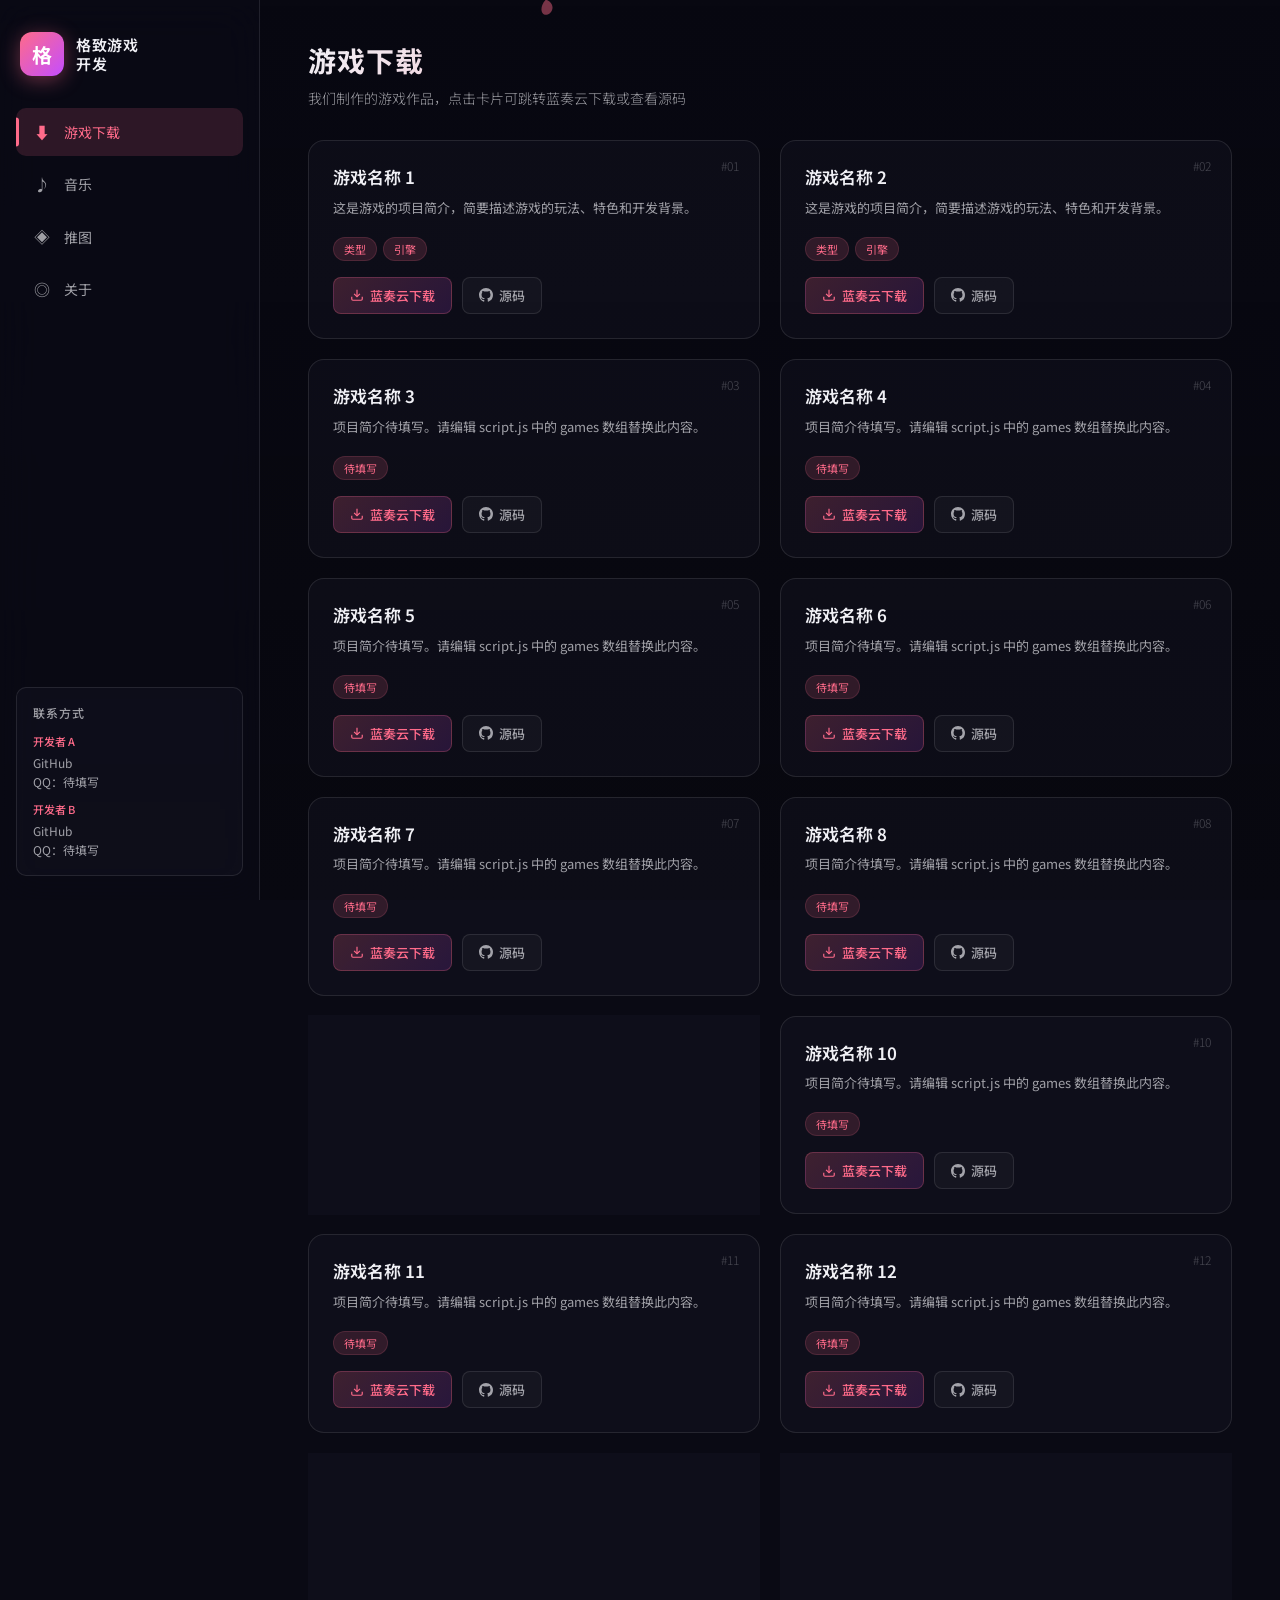
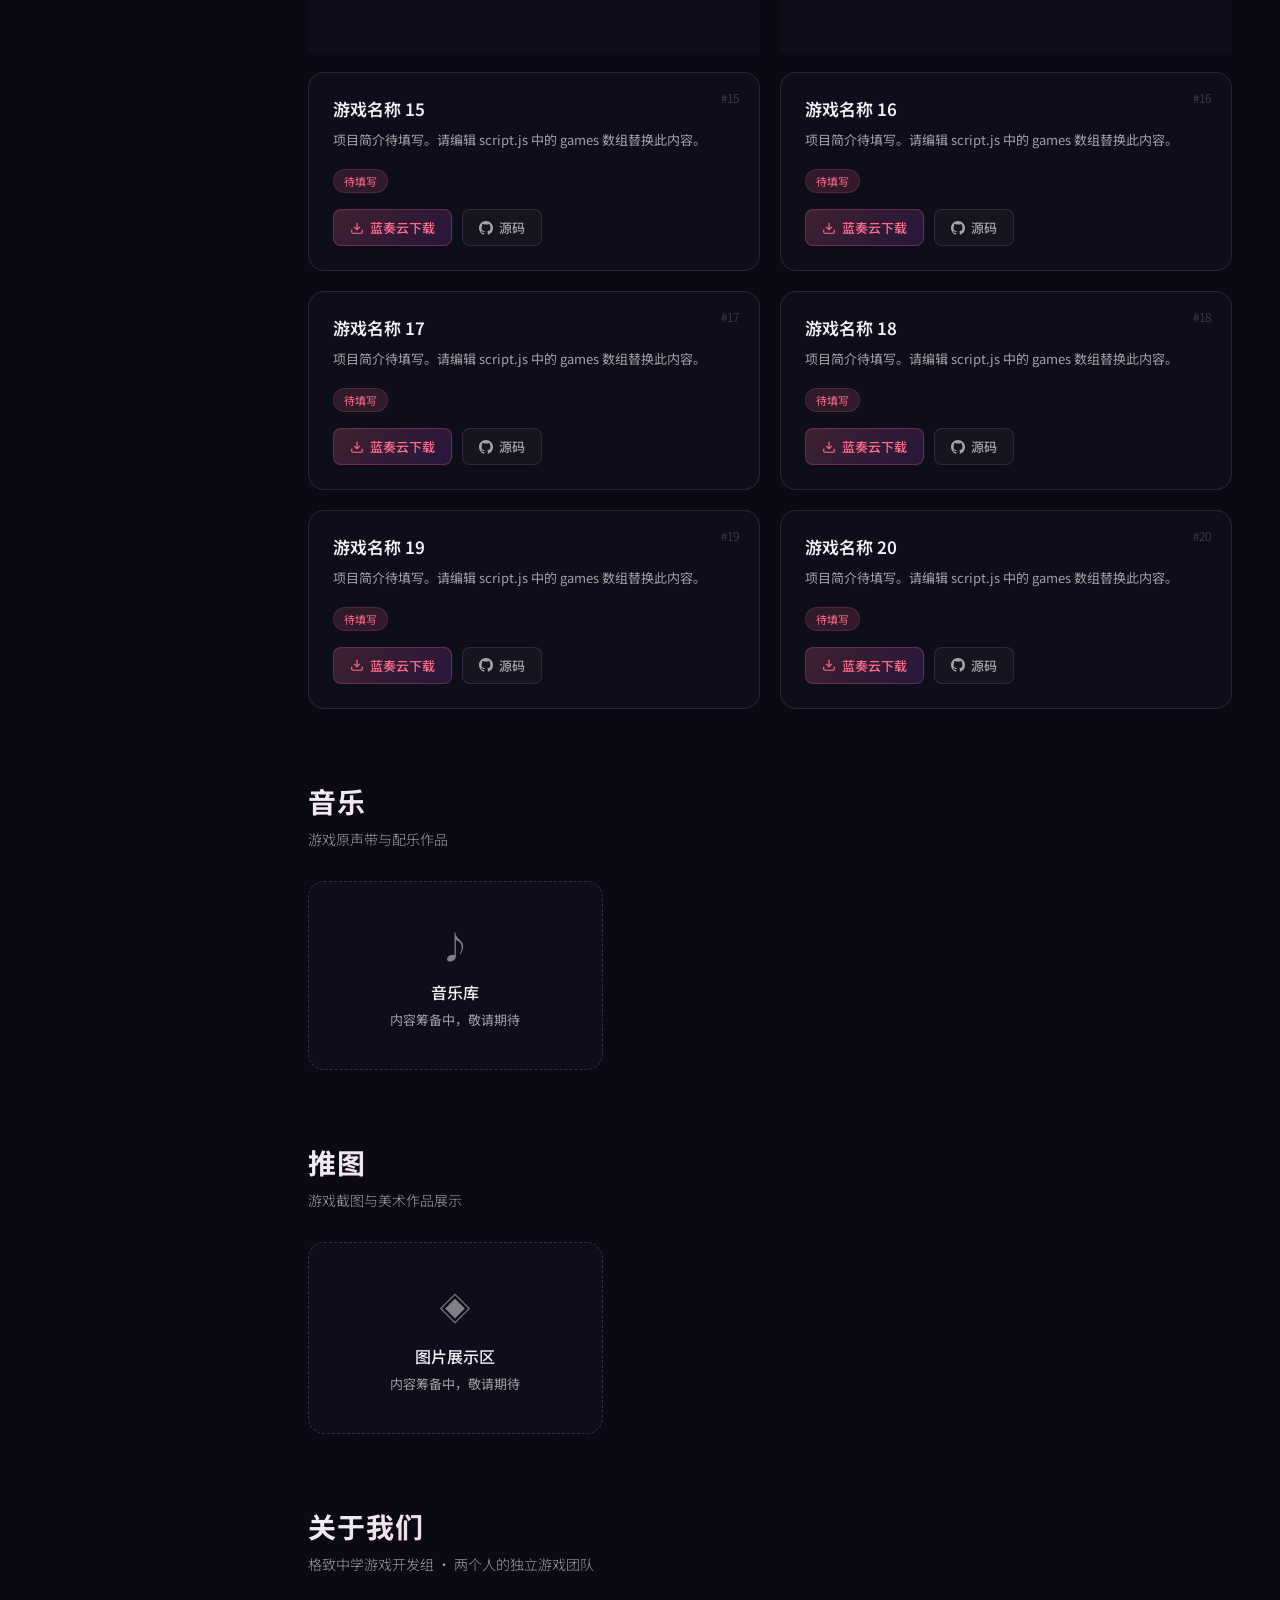
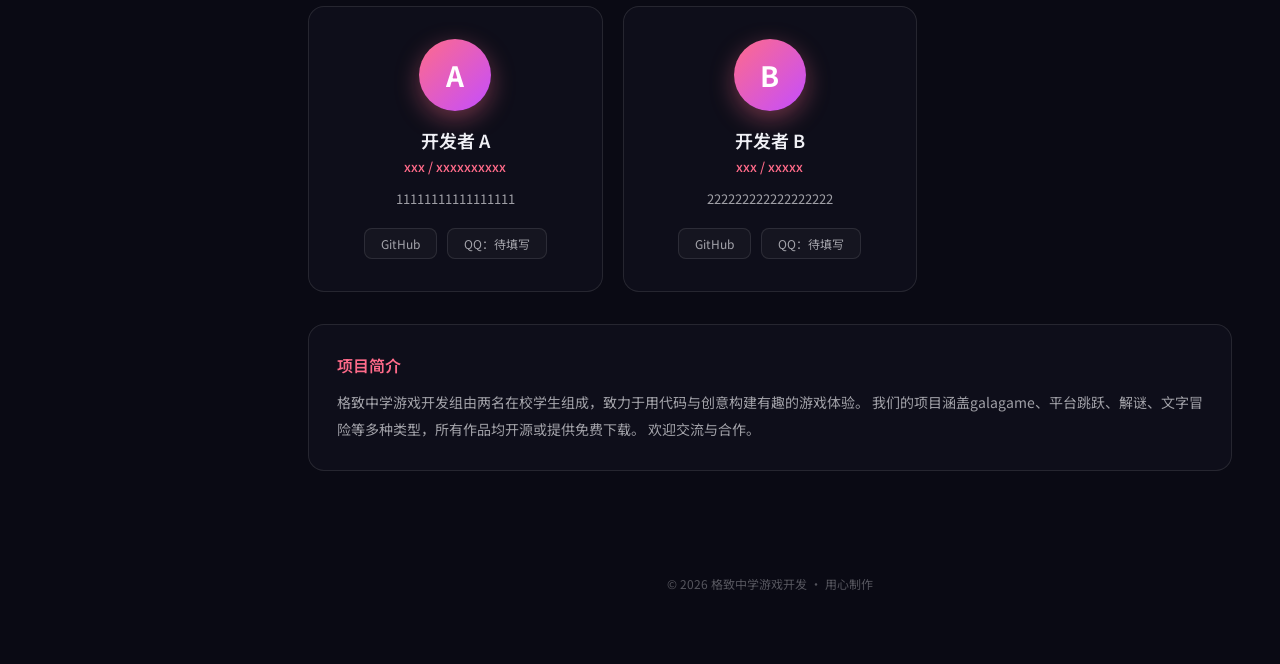
==== index.html @ 3727a5f4 "Add files via upload" ====
<!DOCTYPE html>
<html lang="zh-CN">
<head>
    <meta charset="UTF-8">
    <meta name="viewport" content="width=device-width, initial-scale=1.0">
    <title>格致中学游戏开发</title>
    <link rel="stylesheet" href="style.css">
    <link rel="preconnect" href="https://fonts.googleapis.com">
    <link href="https://fonts.googleapis.com/css2?family=Noto+Sans+SC:wght@300;400;500;700&display=swap" rel="stylesheet">
</head>
<body>

    <!-- 背景层：你放置二次元背景图的位置 -->
    <div class="bg-layer" id="bgLayer"></div>

    <!-- 花瓣飘落 Canvas -->
    <canvas id="petalCanvas" class="petal-canvas"></canvas>

    <!-- 点击梅花特效容器 -->
    <div class="click-effect-container" id="clickEffectContainer"></div>

    <!-- 侧边栏（电脑端） -->
    <aside class="sidebar" id="sidebar">
        <div class="sidebar-inner">
            <div class="sidebar-brand">
                <div class="brand-icon">格</div>
                <h2>格致游戏<br>开发</h2>
            </div>

            <nav class="sidebar-nav">
                <a href="#download" class="nav-item active" data-section="download">
                    <span class="nav-icon">⬇</span>
                    <span>游戏下载</span>
                </a>
                <a href="#music" class="nav-item" data-section="music">
                    <span class="nav-icon">♪</span>
                    <span>音乐</span>
                </a>
                <a href="#gallery" class="nav-item" data-section="gallery">
                    <span class="nav-icon">◈</span>
                    <span>推图</span>
                </a>
                <a href="#about" class="nav-item" data-section="about">
                    <span class="nav-icon">◎</span>
                    <span>关于</span>
                </a>
            </nav>

            <div class="sidebar-contacts">
                <h4>联系方式</h4>
                <div class="contact-item">
                    <span class="contact-label">开发者 A</span>
                    <a href="https://github.com/你的GitHub用户名" target="_blank" rel="noopener">GitHub</a>
                    <span class="contact-value" data-contact="dev1-qq">QQ：待填写</span>
                </div>
                <div class="contact-item">
                    <span class="contact-label">开发者 B</span>
                    <a href="https://github.com/你的GitHub用户名2" target="_blank" rel="noopener">GitHub</a>
                    <span class="contact-value" data-contact="dev2-qq">QQ：待填写</span>
                </div>
            </div>
        </div>
    </aside>

    <!-- 移动端顶部栏 -->
    <header class="mobile-header" id="mobileHeader">
        <div class="mobile-brand">格致游戏开发</div>
        <button class="hamburger" id="hamburger" aria-label="菜单">
            <span></span><span></span><span></span>
        </button>
    </header>

    <!-- 移动端侧滑菜单 -->
    <div class="mobile-menu-overlay" id="mobileMenuOverlay"></div>
    <nav class="mobile-menu" id="mobileMenu">
        <div class="mobile-menu-header">
            <span>导航</span>
            <button class="mobile-menu-close" id="mobileMenuClose">✕</button>
        </div>
        <a href="#download" class="mobile-nav-item active" data-section="download">游戏下载</a>
        <a href="#music" class="mobile-nav-item" data-section="music">音乐</a>
        <a href="#gallery" class="mobile-nav-item" data-section="gallery">推图</a>
        <a href="#about" class="mobile-nav-item" data-section="about">关于</a>
        <div class="mobile-menu-contacts">
            <h4>联系方式</h4>
            <p>开发者 A — <a href="https://github.com/你的GitHub用户名" target="_blank">GitHub</a> · QQ：待填写</p>
            <p>开发者 B — <a href="https://github.com/你的GitHub用户名2" target="_blank">GitHub</a> · QQ：待填写</p>
        </div>
    </nav>

    <!-- 主内容区 -->
    <main class="main-content" id="mainContent">

        <!-- 游戏下载 -->
        <section class="section" id="download">
            <div class="section-header">
                <h1 class="section-title">游戏下载</h1>
                <p class="section-subtitle">我们制作的游戏作品，点击卡片可跳转蓝奏云下载或查看源码</p>
            </div>

            <!-- 游戏卡片容器（20个预留位） -->
            <div class="game-grid" id="gameGrid">
                <!-- JS 自动生成 20 个卡片 -->
            </div>
        </section>

        <!-- 音乐 -->
        <section class="section" id="music">
            <div class="section-header">
                <h1 class="section-title">音乐</h1>
                <p class="section-subtitle">游戏原声带与配乐作品</p>
            </div>
            <div class="placeholder-grid">
                <div class="placeholder-card">
                    <div class="placeholder-icon">♪</div>
                    <h3>音乐库</h3>
                    <p>内容筹备中，敬请期待</p>
                </div>
            </div>
        </section>

        <!-- 推图 -->
        <section class="section" id="gallery">
            <div class="section-header">
                <h1 class="section-title">推图</h1>
                <p class="section-subtitle">游戏截图与美术作品展示</p>
            </div>
            <div class="placeholder-grid">
                <div class="placeholder-card">
                    <div class="placeholder-icon">◈</div>
                    <h3>图片展示区</h3>
                    <p>内容筹备中，敬请期待</p>
                </div>
            </div>
        </section>

        <!-- 关于 -->
        <section class="section" id="about">
            <div class="section-header">
                <h1 class="section-title">关于我们</h1>
                <p class="section-subtitle">格致中学游戏开发组 · 两个人的独立游戏团队</p>
            </div>

            <div class="about-grid">
                <!-- 开发者 A -->
                <div class="dev-card">
                    <div class="dev-avatar" id="devAvatar1">A</div>
                    <h3 class="dev-name" data-field="dev1-name">开发者 A</h3>
                    <p class="dev-role" data-field="dev1-role">xxx / xxxxxxxxxx</p>
                    <p class="dev-bio" data-field="dev1-bio">
                        11111111111111111
                    </p>
                    <div class="dev-links">
                        <a href="https://github.com/你的GitHub用户名" target="_blank" rel="noopener" class="dev-link">
                            GitHub
                        </a>
                        <span class="dev-link qq-link" data-field="dev1-qq">QQ：待填写</span>
                    </div>
                </div>

                <!-- 开发者 B -->
                <div class="dev-card">
                    <div class="dev-avatar" id="devAvatar2">B</div>
                    <h3 class="dev-name" data-field="dev2-name">开发者 B</h3>
                    <p class="dev-role" data-field="dev2-role">xxx / xxxxx</p>
                    <p class="dev-bio" data-field="dev2-bio">
                        222222222222222222
                    </p>
                    <div class="dev-links">
                        <a href="https://github.com/你的GitHub用户名2" target="_blank" rel="noopener" class="dev-link">
                            GitHub
                        </a>
                        <span class="dev-link qq-link" data-field="dev2-qq">QQ：待填写</span>
                    </div>
                </div>
            </div>

            <div class="about-description">
                <h3>项目简介</h3>
                <p>
                    格致中学游戏开发组由两名在校学生组成，致力于用代码与创意构建有趣的游戏体验。
                    我们的项目涵盖galagame、平台跳跃、解谜、文字冒险等多种类型，所有作品均开源或提供免费下载。
                    欢迎交流与合作。
                </p>
            </div>
        </section>

        <!-- 页脚 -->
        <footer class="footer">
            <p>© 2026 格致中学游戏开发 · 用心制作</p>
        </footer>
    </main>

    <script src="script.js"></script>
</body>
</html>
---- style.css ----
/* =============================================
   格致中学游戏开发 - 主样式
   设计风格：毛玻璃 + 深色 + 灵动动画
   ============================================= */

/* ---------- CSS 变量 ---------- */
:root {
    --bg-overlay: rgba(10, 10, 20, 0.55);
    --glass-bg: rgba(20, 20, 35, 0.45);
    --glass-border: rgba(255, 255, 255, 0.1);
    --glass-hover: rgba(30, 30, 50, 0.6);
    --text-primary: #f0f0f5;
    --text-secondary: rgba(240, 240, 245, 0.65);
    --accent: #ff6b8a;
    --accent-glow: rgba(255, 107, 138, 0.4);
    --accent-soft: rgba(255, 107, 138, 0.15);
    --sidebar-width: 260px;
    --radius: 16px;
    --radius-sm: 10px;
    --transition: 0.3s cubic-bezier(0.4, 0, 0.2, 1);
    --font: 'Noto Sans SC', -apple-system, BlinkMacSystemFont, sans-serif;
}

/* ---------- 基础重置 ---------- */
* {
    margin: 0;
    padding: 0;
    box-sizing: border-box;
}

html {
    scroll-behavior: smooth;
}

body {
    font-family: var(--font);
    color: var(--text-primary);
    background: #0a0a14;
    min-height: 100vh;
    overflow-x: hidden;
    -webkit-font-smoothing: antialiased;
}

/* ---------- 背景层 ---------- */
.bg-layer {
    position: fixed;
    inset: 0;
    z-index: 0;
    background-image: url('images/bg.jpg');
    background-size: cover;
    background-position: center;
    background-repeat: no-repeat;
    background-attachment: fixed;
    filter: brightness(0.7) saturate(1.1);
    transition: filter 0.5s ease;
}

.bg-layer::after {
    content: '';
    position: absolute;
    inset: 0;
    background: linear-gradient(
        180deg,
        rgba(10, 10, 20, 0.5) 0%,
        rgba(10, 10, 20, 0.65) 50%,
        rgba(10, 10, 20, 0.8) 100%
    );
}

/* ---------- 花瓣 Canvas ---------- */
.petal-canvas {
    position: fixed;
    inset: 0;
    z-index: 1;
    pointer-events: none;
}

/* ---------- 点击特效容器 ---------- */
.click-effect-container {
    position: fixed;
    inset: 0;
    z-index: 9999;
    pointer-events: none;
    overflow: hidden;
}

.click-petal {
    position: absolute;
    width: 12px;
    height: 12px;
    pointer-events: none;
    animation: clickPetalFall var(--duration, 1s) ease-out forwards;
}

.click-petal::before {
    content: '';
    display: block;
    width: 100%;
    height: 100%;
    background: var(--petal-color, #ff6b8a);
    border-radius: 50% 0 50% 50%;
    transform: rotate(45deg);
    opacity: 0.9;
}

@keyframes clickPetalFall {
    0% {
        transform: translate(0, 0) rotate(0deg) scale(1);
        opacity: 1;
    }
    100% {
        transform: translate(var(--tx), var(--ty)) rotate(var(--rot)) scale(0);
        opacity: 0;
    }
}

/* ---------- 侧边栏（电脑端） ---------- */
.sidebar {
    position: fixed;
    left: 0;
    top: 0;
    bottom: 0;
    width: var(--sidebar-width);
    z-index: 100;
    padding: 24px 16px;
    display: flex;
    flex-direction: column;
    background: rgba(12, 12, 24, 0.55);
    backdrop-filter: blur(20px);
    -webkit-backdrop-filter: blur(20px);
    border-right: 1px solid var(--glass-border);
    transition: transform var(--transition);
}

.sidebar-inner {
    display: flex;
    flex-direction: column;
    height: 100%;
    gap: 24px;
}

.sidebar-brand {
    display: flex;
    align-items: center;
    gap: 12px;
    padding: 8px 4px;
}

.brand-icon {
    width: 44px;
    height: 44px;
    border-radius: 12px;
    background: linear-gradient(135deg, var(--accent), #c44dff);
    display: flex;
    align-items: center;
    justify-content: center;
    font-size: 20px;
    font-weight: 700;
    color: #fff;
    box-shadow: 0 4px 20px var(--accent-glow);
    flex-shrink: 0;
}

.sidebar-brand h2 {
    font-size: 15px;
    font-weight: 600;
    line-height: 1.3;
    letter-spacing: 0.5px;
}

/* 侧边导航 */
.sidebar-nav {
    display: flex;
    flex-direction: column;
    gap: 4px;
}

.nav-item {
    display: flex;
    align-items: center;
    gap: 12px;
    padding: 12px 16px;
    border-radius: var(--radius-sm);
    color: var(--text-secondary);
    text-decoration: none;
    font-size: 14px;
    font-weight: 400;
    transition: all var(--transition);
    position: relative;
    overflow: hidden;
}

.nav-item::before {
    content: '';
    position: absolute;
    left: 0;
    top: 50%;
    transform: translateY(-50%) scaleY(0);
    width: 3px;
    height: 60%;
    background: var(--accent);
    border-radius: 0 3px 3px 0;
    transition: transform var(--transition);
}

.nav-item:hover {
    background: var(--glass-hover);
    color: var(--text-primary);
    transform: translateX(4px);
}

.nav-item.active {
    background: var(--accent-soft);
    color: var(--accent);
}

.nav-item.active::before {
    transform: translateY(-50%) scaleY(1);
}

.nav-icon {
    font-size: 16px;
    width: 20px;
    text-align: center;
    flex-shrink: 0;
}

/* 侧边栏联系方式 */
.sidebar-contacts {
    margin-top: auto;
    padding: 16px;
    background: var(--glass-bg);
    border-radius: var(--radius-sm);
    border: 1px solid var(--glass-border);
}

.sidebar-contacts h4 {
    font-size: 12px;
    font-weight: 500;
    color: var(--text-secondary);
    text-transform: uppercase;
    letter-spacing: 1px;
    margin-bottom: 12px;
}

.contact-item {
    margin-bottom: 10px;
    font-size: 12px;
    line-height: 1.6;
}

.contact-item:last-child {
    margin-bottom: 0;
}

.contact-label {
    display: block;
    color: var(--accent);
    font-weight: 500;
    font-size: 11px;
    margin-bottom: 2px;
}

.contact-item a {
    color: var(--text-secondary);
    text-decoration: none;
    transition: color var(--transition);
    display: block;
}

.contact-item a:hover {
    color: var(--accent);
}

.contact-value {
    display: block;
    color: var(--text-secondary);
}

/* ---------- 移动端头部 ---------- */
.mobile-header {
    display: none;
    position: fixed;
    top: 0;
    left: 0;
    right: 0;
    z-index: 200;
    height: 56px;
    padding: 0 16px;
    align-items: center;
    justify-content: space-between;
    background: rgba(12, 12, 24, 0.7);
    backdrop-filter: blur(20px);
    -webkit-backdrop-filter: blur(20px);
    border-bottom: 1px solid var(--glass-border);
}

.mobile-brand {
    font-size: 16px;
    font-weight: 600;
    letter-spacing: 0.5px;
}

.hamburger {
    width: 36px;
    height: 36px;
    background: none;
    border: none;
    cursor: pointer;
    display: flex;
    flex-direction: column;
    justify-content: center;
    align-items: center;
    gap: 5px;
    padding: 6px;
}

.hamburger span {
    display: block;
    width: 20px;
    height: 2px;
    background: var(--text-primary);
    border-radius: 2px;
    transition: all var(--transition);
}

/* ---------- 移动端菜单 ---------- */
.mobile-menu-overlay {
    display: none;
    position: fixed;
    inset: 0;
    z-index: 300;
    background: rgba(0, 0, 0, 0.6);
    opacity: 0;
    transition: opacity var(--transition);
}

.mobile-menu-overlay.open {
    opacity: 1;
}

.mobile-menu {
    position: fixed;
    top: 0;
    right: -280px;
    width: 280px;
    height: 100vh;
    height: 100dvh;
    z-index: 400;
    background: rgba(15, 15, 30, 0.92);
    backdrop-filter: blur(24px);
    -webkit-backdrop-filter: blur(24px);
    border-left: 1px solid var(--glass-border);
    padding: 20px;
    display: flex;
    flex-direction: column;
    gap: 6px;
    transition: right 0.35s cubic-bezier(0.4, 0, 0.2, 1);
    overflow-y: auto;
}

.mobile-menu.open {
    right: 0;
}

.mobile-menu-header {
    display: flex;
    justify-content: space-between;
    align-items: center;
    margin-bottom: 16px;
    padding-bottom: 16px;
    border-bottom: 1px solid var(--glass-border);
}

.mobile-menu-header span {
    font-size: 14px;
    color: var(--text-secondary);
    letter-spacing: 1px;
}

.mobile-menu-close {
    background: none;
    border: none;
    color: var(--text-secondary);
    font-size: 18px;
    cursor: pointer;
    padding: 4px 8px;
    transition: color var(--transition);
}

.mobile-menu-close:hover {
    color: var(--accent);
}

.mobile-nav-item {
    display: block;
    padding: 14px 16px;
    border-radius: var(--radius-sm);
    color: var(--text-secondary);
    text-decoration: none;
    font-size: 15px;
    transition: all var(--transition);
}

.mobile-nav-item:hover,
.mobile-nav-item.active {
    background: var(--accent-soft);
    color: var(--accent);
}

.mobile-menu-contacts {
    margin-top: 20px;
    padding-top: 16px;
    border-top: 1px solid var(--glass-border);
    font-size: 12px;
    color: var(--text-secondary);
    line-height: 1.8;
}

.mobile-menu-contacts h4 {
    font-size: 12px;
    color: var(--text-secondary);
    letter-spacing: 1px;
    margin-bottom: 8px;
}

.mobile-menu-contacts a {
    color: var(--accent);
    text-decoration: none;
}

/* ---------- 主内容区 ---------- */
.main-content {
    position: relative;
    z-index: 10;
    margin-left: var(--sidebar-width);
    padding: 40px 48px;
    min-height: 100vh;
}

/* ---------- Section ---------- */
.section {
    margin-bottom: 72px;
    opacity: 0;
    transform: translateY(24px);
    animation: sectionFadeIn 0.6s ease forwards;
}

.section:nth-child(1) { animation-delay: 0.1s; }
.section:nth-child(2) { animation-delay: 0.2s; }
.section:nth-child(3) { animation-delay: 0.3s; }
.section:nth-child(4) { animation-delay: 0.4s; }

@keyframes sectionFadeIn {
    to {
        opacity: 1;
        transform: translateY(0);
    }
}

.section-header {
    margin-bottom: 32px;
}

.section-title {
    font-size: 28px;
    font-weight: 700;
    letter-spacing: 1px;
    margin-bottom: 8px;
    background: linear-gradient(135deg, var(--text-primary), var(--accent));
    -webkit-background-clip: text;
    -webkit-text-fill-color: transparent;
    background-clip: text;
}

.section-subtitle {
    font-size: 14px;
    color: var(--text-secondary);
    font-weight: 300;
}

/* ---------- 游戏卡片网格 ---------- */
.game-grid {
    display: grid;
    grid-template-columns: repeat(auto-fill, minmax(300px, 1fr));
    gap: 20px;
}

.game-card {
    background: var(--glass-bg);
    backdrop-filter: blur(16px);
    -webkit-backdrop-filter: blur(16px);
    border: 1px solid var(--glass-border);
    border-radius: var(--radius);
    padding: 24px;
    transition: all 0.4s cubic-bezier(0.4, 0, 0.2, 1);
    position: relative;
    overflow: hidden;
    cursor: default;
    display: flex;
    flex-direction: column;
}

.game-card::before {
    content: '';
    position: absolute;
    top: 0;
    left: 0;
    right: 0;
    height: 2px;
    background: linear-gradient(90deg, transparent, var(--accent), transparent);
    opacity: 0;
    transition: opacity var(--transition);
}

.game-card:hover {
    transform: translateY(-6px) scale(1.01);
    border-color: rgba(255, 107, 138, 0.3);
    box-shadow:
        0 20px 40px rgba(0, 0, 0, 0.3),
        0 0 0 1px rgba(255, 107, 138, 0.1),
        0 0 40px rgba(255, 107, 138, 0.08);
}

.game-card:hover::before {
    opacity: 1;
}

.game-card-number {
    position: absolute;
    top: 16px;
    right: 20px;
    font-size: 12px;
    color: var(--text-secondary);
    opacity: 0.4;
    font-weight: 300;
}

.game-card-title {
    font-size: 17px;
    font-weight: 600;
    margin-bottom: 8px;
    color: var(--text-primary);
    line-height: 1.4;
}

.game-card-desc {
    font-size: 13px;
    color: var(--text-secondary);
    line-height: 1.7;
    margin-bottom: 18px;
    flex-grow: 1;
}

.game-card-tags {
    display: flex;
    flex-wrap: wrap;
    gap: 6px;
    margin-bottom: 16px;
}

.game-tag {
    font-size: 11px;
    padding: 3px 10px;
    border-radius: 20px;
    background: var(--accent-soft);
    color: var(--accent);
    border: 1px solid rgba(255, 107, 138, 0.15);
}

.game-card-links {
    display: flex;
    gap: 10px;
    flex-wrap: wrap;
}

.game-link {
    display: inline-flex;
    align-items: center;
    gap: 6px;
    padding: 8px 16px;
    border-radius: 8px;
    font-size: 13px;
    font-weight: 500;
    text-decoration: none;
    transition: all var(--transition);
    border: 1px solid var(--glass-border);
    color: var(--text-secondary);
    background: rgba(255, 255, 255, 0.03);
}

.game-link:hover {
    background: var(--accent-soft);
    border-color: rgba(255, 107, 138, 0.3);
    color: var(--accent);
    transform: translateY(-1px);
}

.game-link.download-link {
    background: linear-gradient(135deg, rgba(255, 107, 138, 0.2), rgba(196, 77, 255, 0.15));
    border-color: rgba(255, 107, 138, 0.25);
    color: var(--accent);
}

.game-link.download-link:hover {
    background: linear-gradient(135deg, rgba(255, 107, 138, 0.35), rgba(196, 77, 255, 0.25));
    box-shadow: 0 4px 16px var(--accent-glow);
}

.game-link svg {
    width: 14px;
    height: 14px;
    flex-shrink: 0;
}

/* ---------- 占位卡片 ---------- */
.placeholder-grid {
    display: grid;
    grid-template-columns: repeat(auto-fill, minmax(260px, 1fr));
    gap: 20px;
}

.placeholder-card {
    background: var(--glass-bg);
    backdrop-filter: blur(16px);
    -webkit-backdrop-filter: blur(16px);
    border: 1px dashed rgba(255, 255, 255, 0.15);
    border-radius: var(--radius);
    padding: 40px 24px;
    text-align: center;
    transition: all var(--transition);
}

.placeholder-card:hover {
    border-color: rgba(255, 107, 138, 0.3);
    background: var(--glass-hover);
}

.placeholder-icon {
    font-size: 32px;
    margin-bottom: 12px;
    opacity: 0.5;
}

.placeholder-card h3 {
    font-size: 16px;
    font-weight: 500;
    margin-bottom: 6px;
}

.placeholder-card p {
    font-size: 13px;
    color: var(--text-secondary);
}

/* ---------- 关于页面 ---------- */
.about-grid {
    display: grid;
    grid-template-columns: repeat(auto-fill, minmax(280px, 1fr));
    gap: 20px;
    margin-bottom: 32px;
}

.dev-card {
    background: var(--glass-bg);
    backdrop-filter: blur(16px);
    -webkit-backdrop-filter: blur(16px);
    border: 1px solid var(--glass-border);
    border-radius: var(--radius);
    padding: 32px 24px;
    text-align: center;
    transition: all var(--transition);
}

.dev-card:hover {
    transform: translateY(-4px);
    border-color: rgba(255, 107, 138, 0.2);
    box-shadow: 0 12px 32px rgba(0, 0, 0, 0.25);
}

.dev-avatar {
    width: 72px;
    height: 72px;
    border-radius: 50%;
    background: linear-gradient(135deg, var(--accent), #c44dff);
    display: flex;
    align-items: center;
    justify-content: center;
    font-size: 28px;
    font-weight: 700;
    color: #fff;
    margin: 0 auto 16px;
    box-shadow: 0 8px 24px var(--accent-glow);
}

.dev-name {
    font-size: 18px;
    font-weight: 600;
    margin-bottom: 4px;
}

.dev-role {
    font-size: 13px;
    color: var(--accent);
    margin-bottom: 12px;
    font-weight: 500;
}

.dev-bio {
    font-size: 13px;
    color: var(--text-secondary);
    line-height: 1.7;
    margin-bottom: 18px;
}

.dev-links {
    display: flex;
    justify-content: center;
    gap: 10px;
    flex-wrap: wrap;
}

.dev-link {
    display: inline-block;
    padding: 6px 16px;
    border-radius: 8px;
    font-size: 12px;
    text-decoration: none;
    color: var(--text-secondary);
    border: 1px solid var(--glass-border);
    transition: all var(--transition);
    background: rgba(255, 255, 255, 0.03);
}

.dev-link:hover {
    color: var(--accent);
    border-color: rgba(255, 107, 138, 0.3);
    background: var(--accent-soft);
}

.qq-link {
    cursor: default;
}

.about-description {
    background: var(--glass-bg);
    backdrop-filter: blur(16px);
    -webkit-backdrop-filter: blur(16px);
    border: 1px solid var(--glass-border);
    border-radius: var(--radius);
    padding: 28px;
}

.about-description h3 {
    font-size: 16px;
    font-weight: 600;
    margin-bottom: 12px;
    color: var(--accent);
}

.about-description p {
    font-size: 14px;
    color: var(--text-secondary);
    line-height: 1.9;
}

/* ---------- 页脚 ---------- */
.footer {
    text-align: center;
    padding: 32px 0;
    font-size: 12px;
    color: var(--text-secondary);
    opacity: 0.5;
}

/* =============================================
   响应式设计
   ============================================= */

/* 平板 */
@media (max-width: 1024px) {
    .main-content {
        margin-left: 0;
        padding: 80px 24px 40px;
    }

    .sidebar {
        transform: translateX(-100%);
    }

    .mobile-header {
        display: flex;
    }

    .mobile-menu-overlay {
        display: block;
        pointer-events: none;
    }

    .mobile-menu-overlay.open {
        pointer-events: auto;
    }
}

/* 手机 */
@media (max-width: 768px) {
    :root {
        --radius: 14px;
    }

    .main-content {
        padding: 72px 16px 32px;
    }

    .section {
        margin-bottom: 48px;
    }

    .section-title {
        font-size: 22px;
    }

    .section-subtitle {
        font-size: 13px;
    }

    .game-grid {
        grid-template-columns: 1fr;
        gap: 14px;
    }

    .game-card {
        padding: 20px;
    }

    .game-card:hover {
        transform: translateY(-3px);
    }

    .about-grid {
        grid-template-columns: 1fr;
    }

    .dev-card {
        padding: 24px 20px;
    }

    .about-description {
        padding: 20px;
    }

    /* 手机端禁用某些 hover 效果，避免触屏问题 */
    .game-card:hover {
        transform: none;
        box-shadow: none;
    }

    .game-card:active {
        transform: scale(0.98);
        border-color: rgba(255, 107, 138, 0.3);
    }
}

/* 超小屏 */
@media (max-width: 380px) {
    .game-card-links {
        flex-direction: column;
    }

    .game-link {
        justify-content: center;
    }
}

/* 减少动效偏好 */
@media (prefers-reduced-motion: reduce) {
    *,
    *::before,
    *::after {
        animation-duration: 0.01ms !important;
        animation-iteration-count: 1 !important;
        transition-duration: 0.01ms !important;
    }

    html {
        scroll-behavior: auto;
    }
}
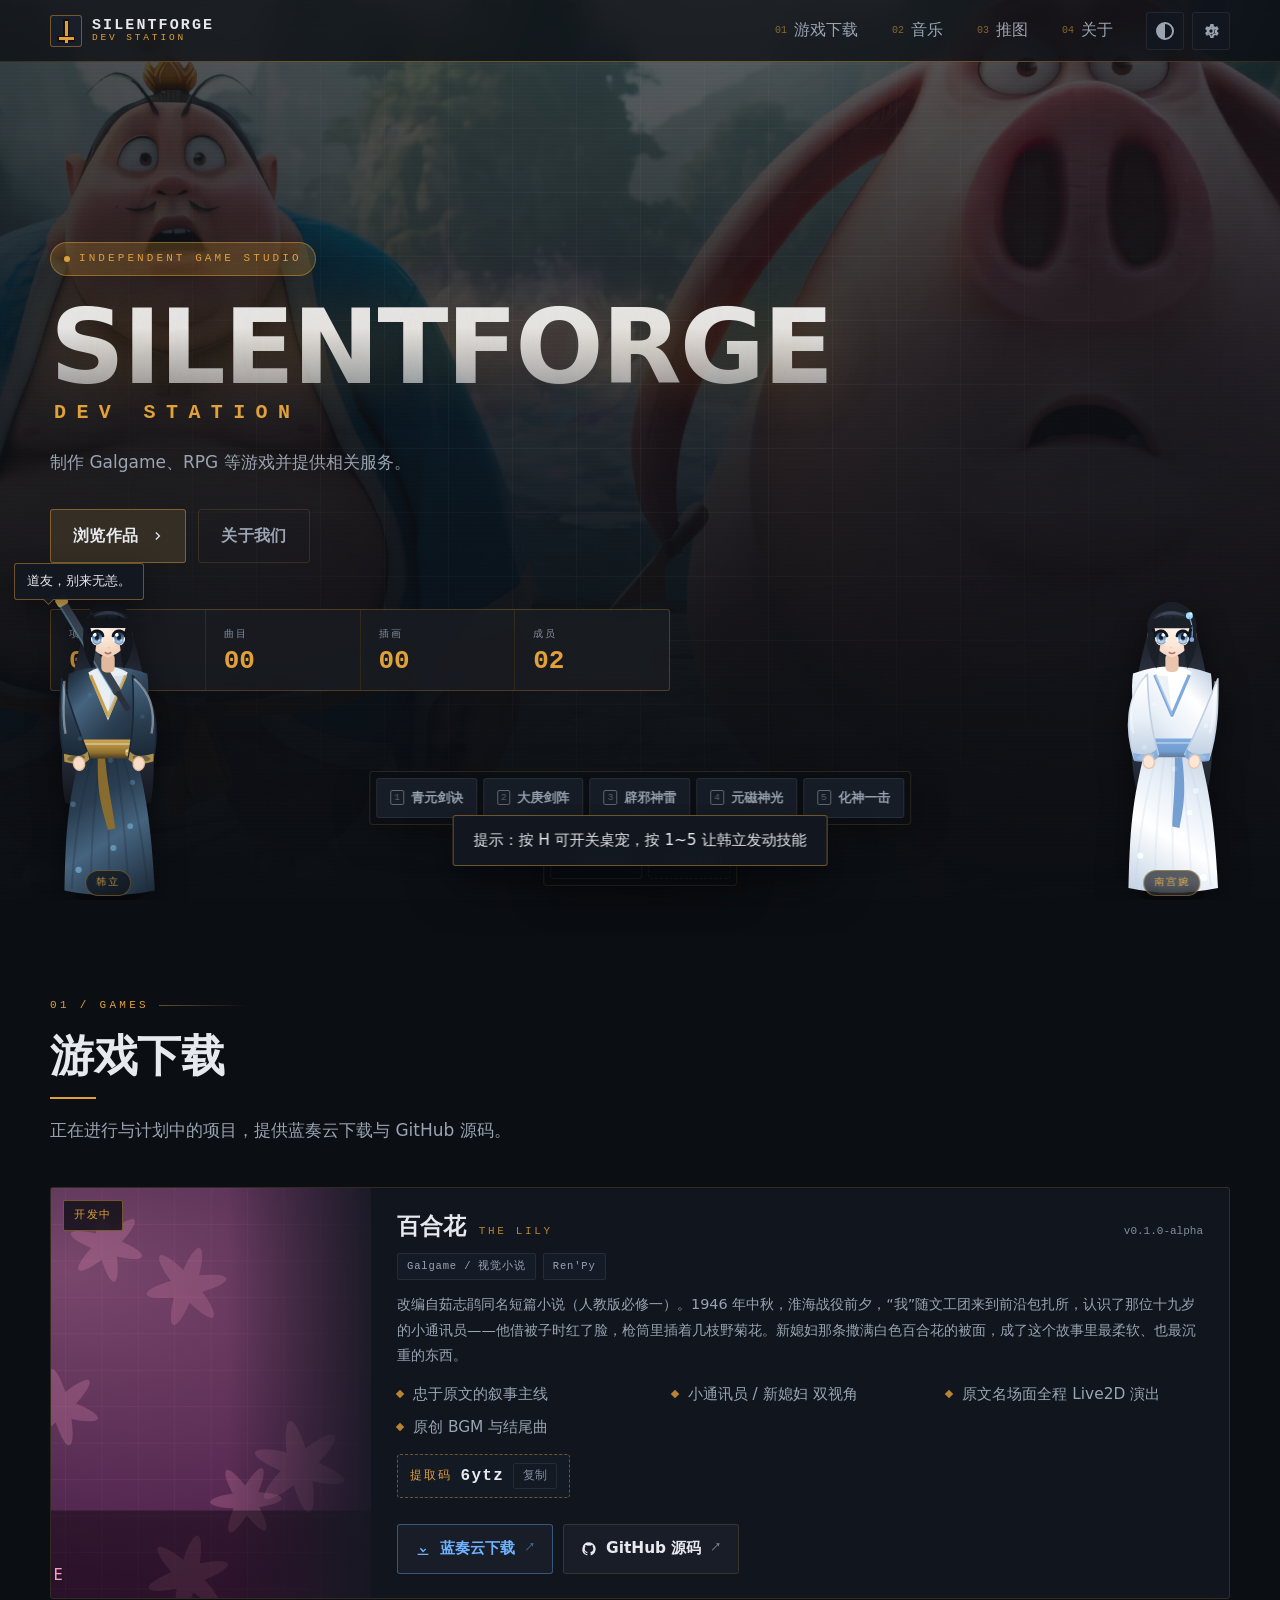
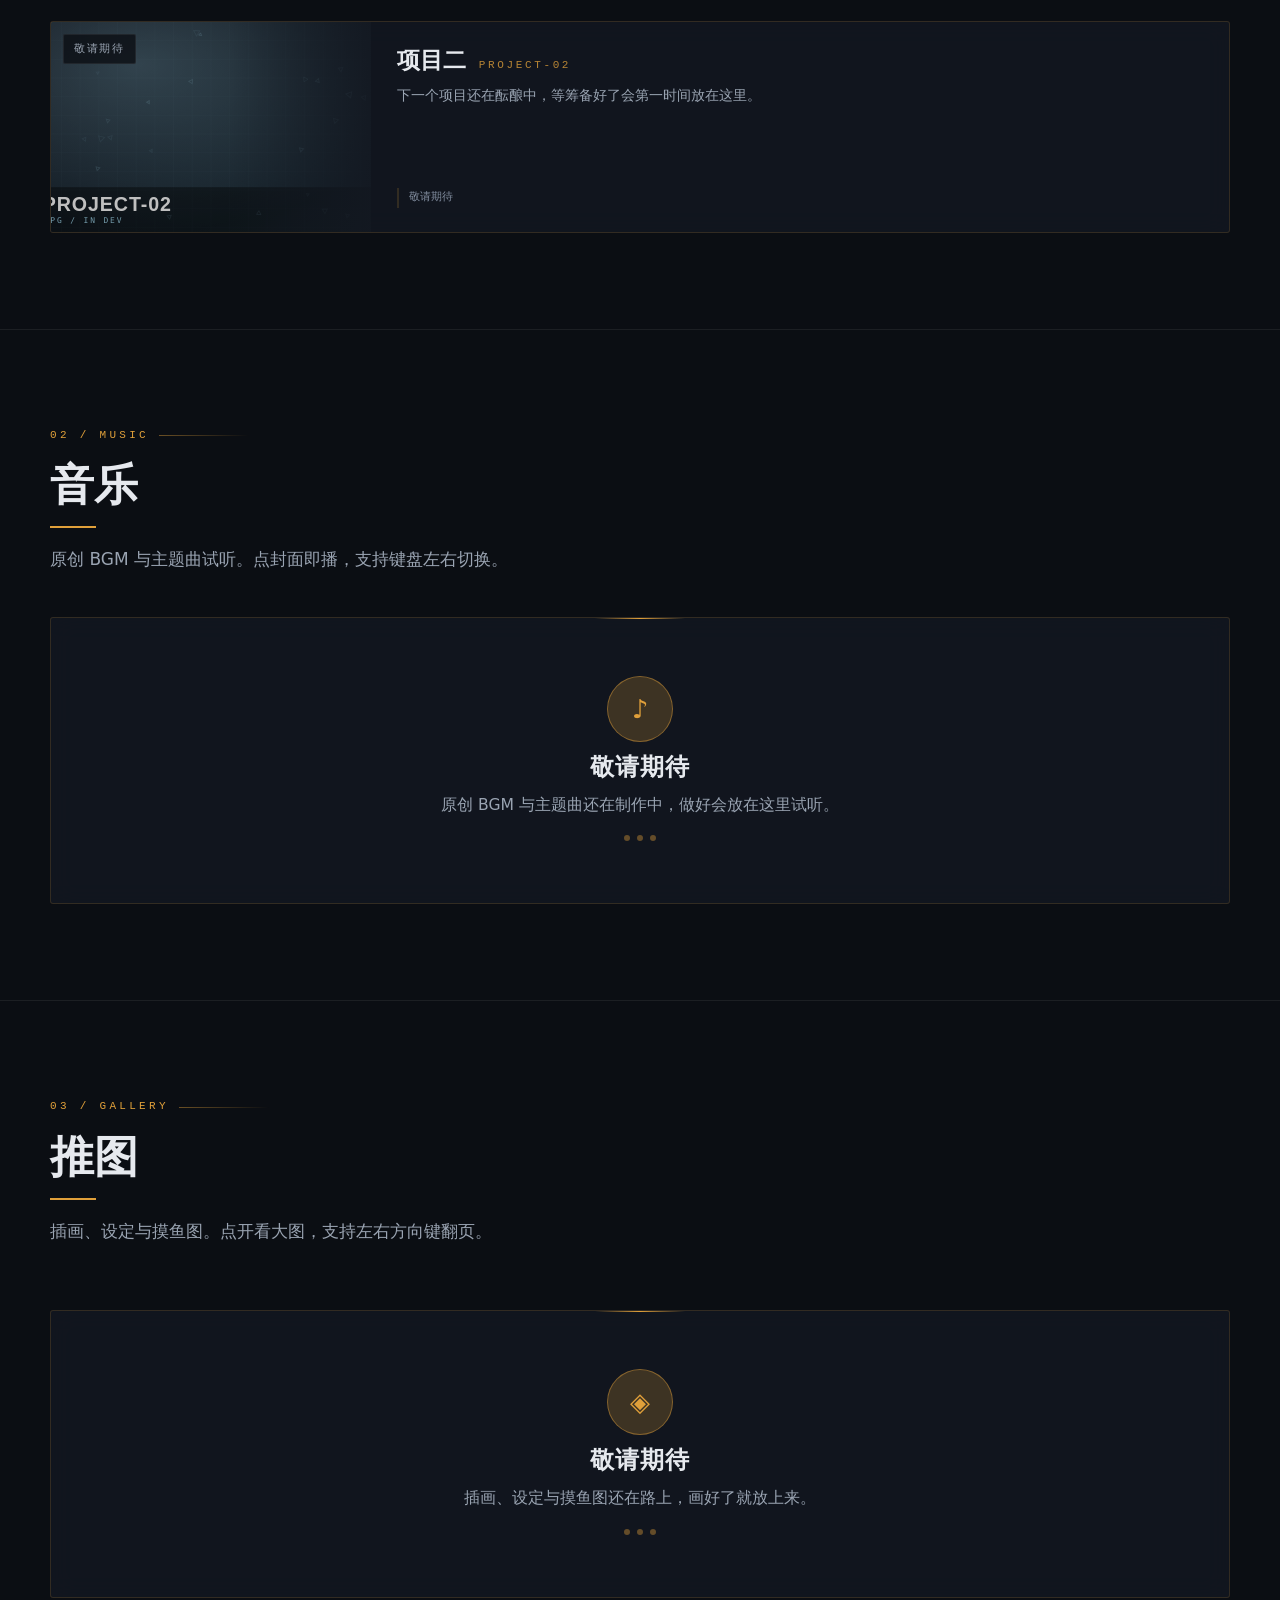
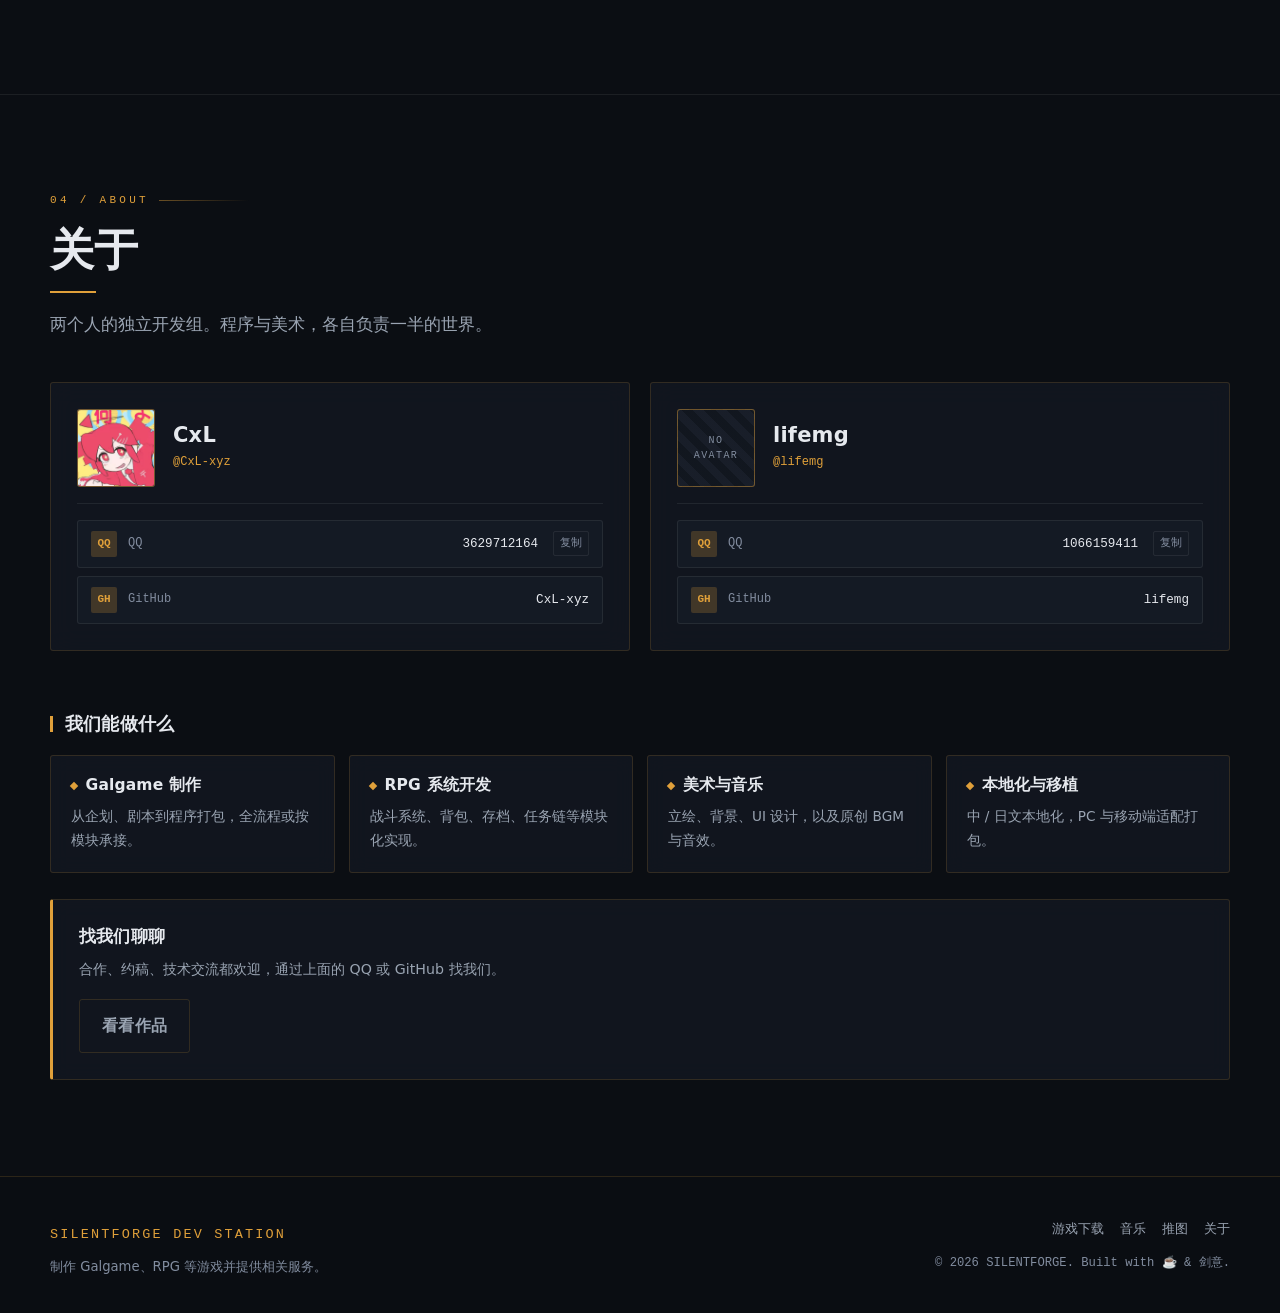
==== commit 617cf0a3: "Add files via upload" ====
--- a/index.html
+++ b/index.html
@@ -1,196 +1,334 @@
-<!DOCTYPE html>
-<html lang="zh-CN">
-<head>
-    <meta charset="UTF-8">
-    <meta name="viewport" content="width=device-width, initial-scale=1.0">
-    <title>格致中学游戏开发</title>
-    <link rel="stylesheet" href="style.css">
-    <link rel="preconnect" href="https://fonts.googleapis.com">
-    <link href="https://fonts.googleapis.com/css2?family=Noto+Sans+SC:wght@300;400;500;700&display=swap" rel="stylesheet">
-</head>
-<body>
-
-    <!-- 背景层：你放置二次元背景图的位置 -->
-    <div class="bg-layer" id="bgLayer"></div>
-
-    <!-- 花瓣飘落 Canvas -->
-    <canvas id="petalCanvas" class="petal-canvas"></canvas>
-
-    <!-- 点击梅花特效容器 -->
-    <div class="click-effect-container" id="clickEffectContainer"></div>
-
-    <!-- 侧边栏（电脑端） -->
-    <aside class="sidebar" id="sidebar">
-        <div class="sidebar-inner">
-            <div class="sidebar-brand">
-                <div class="brand-icon">格</div>
-                <h2>格致游戏<br>开发</h2>
-            </div>
-
-            <nav class="sidebar-nav">
-                <a href="#download" class="nav-item active" data-section="download">
-                    <span class="nav-icon">⬇</span>
-                    <span>游戏下载</span>
-                </a>
-                <a href="#music" class="nav-item" data-section="music">
-                    <span class="nav-icon">♪</span>
-                    <span>音乐</span>
-                </a>
-                <a href="#gallery" class="nav-item" data-section="gallery">
-                    <span class="nav-icon">◈</span>
-                    <span>推图</span>
-                </a>
-                <a href="#about" class="nav-item" data-section="about">
-                    <span class="nav-icon">◎</span>
-                    <span>关于</span>
-                </a>
-            </nav>
-
-            <div class="sidebar-contacts">
-                <h4>联系方式</h4>
-                <div class="contact-item">
-                    <span class="contact-label">开发者 A</span>
-                    <a href="https://github.com/你的GitHub用户名" target="_blank" rel="noopener">GitHub</a>
-                    <span class="contact-value" data-contact="dev1-qq">QQ：待填写</span>
-                </div>
-                <div class="contact-item">
-                    <span class="contact-label">开发者 B</span>
-                    <a href="https://github.com/你的GitHub用户名2" target="_blank" rel="noopener">GitHub</a>
-                    <span class="contact-value" data-contact="dev2-qq">QQ：待填写</span>
-                </div>
-            </div>
-        </div>
-    </aside>
-
-    <!-- 移动端顶部栏 -->
-    <header class="mobile-header" id="mobileHeader">
-        <div class="mobile-brand">格致游戏开发</div>
-        <button class="hamburger" id="hamburger" aria-label="菜单">
-            <span></span><span></span><span></span>
-        </button>
-    </header>
-
-    <!-- 移动端侧滑菜单 -->
-    <div class="mobile-menu-overlay" id="mobileMenuOverlay"></div>
-    <nav class="mobile-menu" id="mobileMenu">
-        <div class="mobile-menu-header">
-            <span>导航</span>
-            <button class="mobile-menu-close" id="mobileMenuClose">✕</button>
-        </div>
-        <a href="#download" class="mobile-nav-item active" data-section="download">游戏下载</a>
-        <a href="#music" class="mobile-nav-item" data-section="music">音乐</a>
-        <a href="#gallery" class="mobile-nav-item" data-section="gallery">推图</a>
-        <a href="#about" class="mobile-nav-item" data-section="about">关于</a>
-        <div class="mobile-menu-contacts">
-            <h4>联系方式</h4>
-            <p>开发者 A — <a href="https://github.com/你的GitHub用户名" target="_blank">GitHub</a> · QQ：待填写</p>
-            <p>开发者 B — <a href="https://github.com/你的GitHub用户名2" target="_blank">GitHub</a> · QQ：待填写</p>
-        </div>
-    </nav>
-
-    <!-- 主内容区 -->
-    <main class="main-content" id="mainContent">
-
-        <!-- 游戏下载 -->
-        <section class="section" id="download">
-            <div class="section-header">
-                <h1 class="section-title">游戏下载</h1>
-                <p class="section-subtitle">我们制作的游戏作品，点击卡片可跳转蓝奏云下载或查看源码</p>
-            </div>
-
-            <!-- 游戏卡片容器（20个预留位） -->
-            <div class="game-grid" id="gameGrid">
-                <!-- JS 自动生成 20 个卡片 -->
-            </div>
-        </section>
-
-        <!-- 音乐 -->
-        <section class="section" id="music">
-            <div class="section-header">
-                <h1 class="section-title">音乐</h1>
-                <p class="section-subtitle">游戏原声带与配乐作品</p>
-            </div>
-            <div class="placeholder-grid">
-                <div class="placeholder-card">
-                    <div class="placeholder-icon">♪</div>
-                    <h3>音乐库</h3>
-                    <p>内容筹备中，敬请期待</p>
-                </div>
-            </div>
-        </section>
-
-        <!-- 推图 -->
-        <section class="section" id="gallery">
-            <div class="section-header">
-                <h1 class="section-title">推图</h1>
-                <p class="section-subtitle">游戏截图与美术作品展示</p>
-            </div>
-            <div class="placeholder-grid">
-                <div class="placeholder-card">
-                    <div class="placeholder-icon">◈</div>
-                    <h3>图片展示区</h3>
-                    <p>内容筹备中，敬请期待</p>
-                </div>
-            </div>
-        </section>
-
-        <!-- 关于 -->
-        <section class="section" id="about">
-            <div class="section-header">
-                <h1 class="section-title">关于我们</h1>
-                <p class="section-subtitle">格致中学游戏开发组 · 两个人的独立游戏团队</p>
-            </div>
-
-            <div class="about-grid">
-                <!-- 开发者 A -->
-                <div class="dev-card">
-                    <div class="dev-avatar" id="devAvatar1">A</div>
-                    <h3 class="dev-name" data-field="dev1-name">开发者 A</h3>
-                    <p class="dev-role" data-field="dev1-role">xxx / xxxxxxxxxx</p>
-                    <p class="dev-bio" data-field="dev1-bio">
-                        11111111111111111
-                    </p>
-                    <div class="dev-links">
-                        <a href="https://github.com/你的GitHub用户名" target="_blank" rel="noopener" class="dev-link">
-                            GitHub
-                        </a>
-                        <span class="dev-link qq-link" data-field="dev1-qq">QQ：待填写</span>
-                    </div>
-                </div>
-
-                <!-- 开发者 B -->
-                <div class="dev-card">
-                    <div class="dev-avatar" id="devAvatar2">B</div>
-                    <h3 class="dev-name" data-field="dev2-name">开发者 B</h3>
-                    <p class="dev-role" data-field="dev2-role">xxx / xxxxx</p>
-                    <p class="dev-bio" data-field="dev2-bio">
-                        222222222222222222
-                    </p>
-                    <div class="dev-links">
-                        <a href="https://github.com/你的GitHub用户名2" target="_blank" rel="noopener" class="dev-link">
-                            GitHub
-                        </a>
-                        <span class="dev-link qq-link" data-field="dev2-qq">QQ：待填写</span>
-                    </div>
-                </div>
-            </div>
-
-            <div class="about-description">
-                <h3>项目简介</h3>
-                <p>
-                    格致中学游戏开发组由两名在校学生组成，致力于用代码与创意构建有趣的游戏体验。
-                    我们的项目涵盖galagame、平台跳跃、解谜、文字冒险等多种类型，所有作品均开源或提供免费下载。
-                    欢迎交流与合作。
-                </p>
-            </div>
-        </section>
-
-        <!-- 页脚 -->
-        <footer class="footer">
-            <p>© 2026 格致中学游戏开发 · 用心制作</p>
-        </footer>
-    </main>
-
-    <script src="script.js"></script>
-</body>
-</html>+<!DOCTYPE html>
+<html lang="zh-CN" data-theme="dark">
+<head>
+<meta charset="UTF-8">
+<meta name="viewport" content="width=device-width, initial-scale=1, viewport-fit=cover">
+<meta name="theme-color" content="#0b0e13">
+<title>SILENTFORGE DEV STATION — Galgame &amp; RPG 开发站</title>
+<meta name="description" content="SILENTFORGE DEV STATION：我们制作 Galgame、RPG 等游戏并提供相关服务。游戏下载、原创音乐、插画推图与开发者信息。">
+<meta name="author" content="CxL, lifemg">
+<meta property="og:type" content="website">
+<meta property="og:title" content="SILENTFORGE DEV STATION">
+<meta property="og:description" content="制作 Galgame、RPG 等游戏并提供相关服务。">
+<link rel="icon" href="assets/img/icon.png" type="image/png">
+<link rel="apple-touch-icon" href="assets/img/icon.png">
+<link rel="stylesheet" href="css/style.css">
+<link rel="stylesheet" href="css/pet.css">
+</head>
+<body>
+
+<!-- ============================ 背景层 ============================ -->
+<div class="bg-layer" id="bgLayer" aria-hidden="true">
+  <div class="bg-image" id="bgImage"></div>
+  <div class="bg-scrim"></div>
+  <div class="bg-grid"></div>
+  <div class="bg-scan"></div>
+</div>
+
+<!-- 技能特效画布（覆盖全屏，不拦截鼠标） -->
+<canvas id="fxCanvas" class="fx-canvas" aria-hidden="true"></canvas>
+
+<!-- ============================ 顶部导航 ============================ -->
+<header class="topbar" id="topbar">
+  <div class="topbar-inner">
+    <a class="brand" href="#home" data-nav>
+      <span class="brand-mark"><img src="assets/img/icon.png" alt="" width="24" height="24"></span>
+      <span class="brand-text">
+        <b id="brandName">SILENTFORGE</b>
+        <i id="brandTag">DEV STATION</i>
+      </span>
+    </a>
+
+    <nav class="nav" id="mainNav" aria-label="主导航">
+      <a href="#games" data-nav><span class="nav-idx">01</span>游戏下载</a>
+      <a href="#music" data-nav><span class="nav-idx">02</span>音乐</a>
+      <a href="#gallery" data-nav><span class="nav-idx">03</span>推图</a>
+      <a href="#about" data-nav><span class="nav-idx">04</span>关于</a>
+    </nav>
+
+    <div class="topbar-actions">
+      <button class="icon-btn" id="themeQuickBtn" type="button" aria-label="切换深浅色模式" title="切换深浅色模式">
+        <span class="theme-icon" aria-hidden="true"></span>
+      </button>
+      <button class="icon-btn" id="settingsBtn" type="button" aria-label="打开设置" title="设置" aria-expanded="false">
+        <svg viewBox="0 0 24 24" width="20" height="20" aria-hidden="true"><path fill="currentColor" d="M12 8a4 4 0 1 0 0 8 4 4 0 0 0 0-8Zm0 6a2 2 0 1 1 0-4 2 2 0 0 1 0 4Z"/><path fill="currentColor" d="m19.4 13a7.6 7.6 0 0 0 0-2l1.9-1.4-1.9-3.3-2.3.9a7.5 7.5 0 0 0-1.7-1L15 3.6h-3.8l-.4 2.6a7.5 7.5 0 0 0-1.7 1l-2.3-.9L4.9 9.6 6.8 11a7.6 7.6 0 0 0 0 2l-1.9 1.4 1.9 3.3 2.3-.9c.5.4 1.1.8 1.7 1l.4 2.6H15l.4-2.6c.6-.2 1.2-.6 1.7-1l2.3.9 1.9-3.3ZM13.1 19h-.2l-.3-2.2a5.6 5.6 0 0 1-2.6-1.5l-1.9.8-.1-.2 1.6-1.2a5.7 5.7 0 0 1 0-3L8 10.3l.1-.2 1.9.8A5.6 5.6 0 0 1 12.6 9l.3-2.2h.2l.3 2.2c1 .2 1.9.7 2.6 1.5l1.9-.8.1.2-1.6 1.2a5.7 5.7 0 0 1 0 3l1.6 1.2-.1.2-1.9-.8a5.6 5.6 0 0 1-2.6 1.5Z"/></svg>
+      </button>
+      <button class="icon-btn nav-toggle" id="navToggle" type="button" aria-label="打开菜单" aria-expanded="false" aria-controls="mobileNav">
+        <span class="bars" aria-hidden="true"><i></i><i></i><i></i></span>
+      </button>
+    </div>
+  </div>
+
+  <!-- 移动端抽屉菜单 -->
+  <div class="mobile-nav" id="mobileNav" hidden>
+    <a href="#games" data-nav><span class="nav-idx">01</span>游戏下载</a>
+    <a href="#music" data-nav><span class="nav-idx">02</span>音乐</a>
+    <a href="#gallery" data-nav><span class="nav-idx">03</span>推图</a>
+    <a href="#about" data-nav><span class="nav-idx">04</span>关于</a>
+    <div class="mobile-nav-foot" id="mobileNavFoot"></div>
+  </div>
+</header>
+
+<main id="main">
+
+  <!-- ============================ 首屏 ============================ -->
+  <section class="hero" id="home">
+    <div class="hero-inner">
+      <p class="hero-kicker" data-reveal>
+        <span class="dot"></span><span id="heroKicker">INDEPENDENT GAME STUDIO</span>
+      </p>
+      <h1 class="hero-title" data-reveal>
+        <span class="hero-title-main" id="heroTitle">SILENTFORGE</span>
+        <span class="hero-title-sub" id="heroSub">DEV STATION</span>
+      </h1>
+      <p class="hero-desc" data-reveal id="heroDesc">
+        制作 Galgame、RPG 等游戏并提供相关服务。
+      </p>
+      <div class="hero-actions" data-reveal>
+        <a class="btn btn-primary" href="#games" data-nav>
+          <span>浏览作品</span>
+          <svg viewBox="0 0 24 24" width="16" height="16" aria-hidden="true"><path fill="currentColor" d="M5 12h12.2l-4.6-4.6L14 6l6 6-6 6-1.4-1.4 4.6-4.6H5z"/></svg>
+        </a>
+        <a class="btn btn-ghost" href="#about" data-nav>关于我们</a>
+      </div>
+
+      <dl class="hero-stats" data-reveal>
+        <div><dt>项目</dt><dd id="statProjects">02</dd></div>
+        <div><dt>曲目</dt><dd id="statTracks">00</dd></div>
+        <div><dt>插画</dt><dd id="statArt">00</dd></div>
+        <div><dt>成员</dt><dd id="statDevs">02</dd></div>
+      </dl>
+    </div>
+
+    <div class="hero-scroll" aria-hidden="true">
+      <span>SCROLL</span><i></i>
+    </div>
+  </section>
+
+  <!-- ============================ 01 游戏下载 ============================ -->
+  <section class="section" id="games">
+    <div class="wrap">
+      <header class="sec-head" data-reveal>
+        <p class="sec-idx">01 / GAMES</p>
+        <h2 class="sec-title">游戏下载</h2>
+        <p class="sec-desc">正在进行与计划中的项目，提供蓝奏云下载与 GitHub 源码。</p>
+      </header>
+
+      <div class="games" id="gamesList"></div>
+    </div>
+  </section>
+
+  <!-- ============================ 02 音乐 ============================ -->
+  <section class="section" id="music">
+    <div class="wrap">
+      <header class="sec-head" data-reveal>
+        <p class="sec-idx">02 / MUSIC</p>
+        <h2 class="sec-title">音乐</h2>
+        <p class="sec-desc">原创 BGM 与主题曲试听。点封面即播，支持键盘左右切换。</p>
+      </header>
+
+      <div class="player" id="player" data-reveal>
+        <div class="player-now">
+          <div class="player-art" id="playerArt"><img alt="" id="playerArtImg"></div>
+          <div class="player-meta">
+            <p class="player-label">NOW PLAYING</p>
+            <h3 id="playerTitle">未选择曲目</h3>
+            <p id="playerArtist">—</p>
+            <div class="player-tags" id="playerTags"></div>
+          </div>
+        </div>
+
+        <div class="player-bar">
+          <button class="pl-btn" id="btnPrev" type="button" aria-label="上一首" title="上一首 (←)">
+            <svg viewBox="0 0 24 24" width="20" height="20" aria-hidden="true"><path fill="currentColor" d="M7 6h2v12H7zM19 6v12l-9-6z"/></svg>
+          </button>
+          <button class="pl-btn pl-play" id="btnPlay" type="button" aria-label="播放" title="播放 / 暂停 (空格)">
+            <svg viewBox="0 0 24 24" width="22" height="22" aria-hidden="true"><path fill="currentColor" id="playIconPath" d="M8 5v14l11-7z"/></svg>
+          </button>
+          <button class="pl-btn" id="btnNext" type="button" aria-label="下一首" title="下一首 (→)">
+            <svg viewBox="0 0 24 24" width="20" height="20" aria-hidden="true"><path fill="currentColor" d="M15 6h2v12h-2zM5 6l9 6-9 6z"/></svg>
+          </button>
+          <span class="pl-time" id="plTime">0:00 / 0:00</span>
+          <input class="pl-seek" id="plSeek" type="range" min="0" max="1000" value="0" step="1" aria-label="播放进度">
+          <div class="pl-vol">
+            <svg viewBox="0 0 24 24" width="18" height="18" aria-hidden="true"><path fill="currentColor" d="M4 9h3l4-4v14l-4-4H4zm11.5 3a3.5 3.5 0 0 0-2-3.2v6.4a3.5 3.5 0 0 0 2-3.2Zm-2-7v2.1a5.5 5.5 0 0 1 0 9.8V19a7.5 7.5 0 0 0 0-14Z"/></svg>
+            <input id="plVol" type="range" min="0" max="100" value="80" aria-label="音量">
+          </div>
+          <label class="pl-loop" title="循环播放"><input type="checkbox" id="plLoop" checked><span>LOOP</span></label>
+        </div>
+        <audio id="audio" preload="metadata"></audio>
+        <p class="player-note" id="playerNote"></p>
+      </div>
+
+      <ul class="tracklist" id="trackList"></ul>
+    </div>
+  </section>
+
+  <!-- ============================ 03 推图 ============================ -->
+  <section class="section" id="gallery">
+    <div class="wrap">
+      <header class="sec-head" data-reveal>
+        <p class="sec-idx">03 / GALLERY</p>
+        <h2 class="sec-title">推图</h2>
+        <p class="sec-desc">插画、设定与摸鱼图。点开看大图，支持左右方向键翻页。</p>
+      </header>
+
+      <div class="gal-filter" id="galFilter" data-reveal></div>
+      <div class="gallery" id="galleryGrid"></div>
+    </div>
+  </section>
+
+  <!-- ============================ 04 关于 ============================ -->
+  <section class="section" id="about">
+    <div class="wrap">
+      <header class="sec-head" data-reveal>
+        <p class="sec-idx">04 / ABOUT</p>
+        <h2 class="sec-title">关于</h2>
+        <p class="sec-desc">两个人的独立开发组。程序与美术，各自负责一半的世界。</p>
+      </header>
+
+      <div class="devs" id="devList"></div>
+
+      <h3 class="sub-head" data-reveal>我们能做什么</h3>
+      <div class="services" id="serviceList" data-reveal></div>
+
+      <div class="contact-card" id="contactCard" data-reveal></div>
+    </div>
+  </section>
+</main>
+
+<!-- ============================ 页脚 ============================ -->
+<footer class="footer">
+  <div class="wrap footer-inner">
+    <div class="footer-left">
+      <span class="footer-brand" id="footerBrand">SILENTFORGE DEV STATION</span>
+      <p id="footerNote">制作 Galgame、RPG 等游戏并提供相关服务。</p>
+    </div>
+    <div class="footer-right">
+      <nav class="footer-nav" aria-label="页脚导航">
+        <a href="#games" data-nav>游戏下载</a>
+        <a href="#music" data-nav>音乐</a>
+        <a href="#gallery" data-nav>推图</a>
+        <a href="#about" data-nav>关于</a>
+      </nav>
+      <p class="footer-copy">© <span id="year">2025</span> SILENTFORGE. Built with ☕ &amp; 剑意.</p>
+    </div>
+  </div>
+</footer>
+
+<!-- ============================ 桌宠 ============================ -->
+<div class="pet-zone" id="petZone" aria-hidden="true">
+  <!-- 左侧：韩立 -->
+  <div class="pet pet-left" id="petLeft" data-pet="hanli">
+    <div class="pet-bubble" id="petLeftBubble"></div>
+    <canvas class="pet-canvas" id="petLeftCanvas" width="160" height="200"></canvas>
+    <div class="pet-label" id="petLeftLabel">韩立</div>
+  </div>
+
+  <!-- 右侧：可切换的女主 -->
+  <div class="pet pet-right" id="petRight" data-pet="nangongwan">
+    <div class="pet-bubble" id="petRightBubble"></div>
+    <canvas class="pet-canvas" id="petRightCanvas" width="160" height="200"></canvas>
+    <div class="pet-switch" id="petSwitch" role="group" aria-label="切换右侧角色"></div>
+    <div class="pet-label" id="petRightLabel">南宫婉</div>
+  </div>
+</div>
+
+<!-- 桌宠控制条 + 技能栏 -->
+<div class="pet-dock" id="petDock">
+  <div class="pet-dock-row" id="skillBar"></div>
+  <div class="pet-dock-row pet-dock-ctrl">
+    <button class="dock-btn" id="dockToggle" type="button" title="关闭桌宠（快捷键 H）">
+      <span class="dock-ico" aria-hidden="true">✕</span><span class="dock-txt">关闭桌宠</span>
+    </button>
+    <button class="dock-btn ghost" id="dockHint" type="button" title="查看快捷键">
+      <span class="dock-ico" aria-hidden="true">⌘</span><span class="dock-txt">快捷键</span>
+    </button>
+  </div>
+  <div class="pet-dock-hint" id="dockHintText" hidden>
+    桌宠已关闭 &nbsp;·&nbsp; 按 <kbd>H</kbd> 重新打开 &nbsp;·&nbsp; 按 <kbd>1</kbd>~<kbd>5</kbd> 发动技能 &nbsp;·&nbsp; 按 <kbd>Q</kbd> 切换角色
+  </div>
+</div>
+
+<!-- 桌宠被关闭后的悬浮提示 -->
+<button class="pet-reopen" id="petReopen" type="button" hidden title="重新打开桌宠（H）">
+  <span aria-hidden="true">韩</span>
+  <em>按 H 唤出桌宠</em>
+</button>
+
+<!-- ============================ 设置抽屉 ============================ -->
+<div class="drawer-mask" id="drawerMask" hidden></div>
+<aside class="drawer" id="settingsDrawer" aria-label="站点设置" aria-hidden="true" hidden>
+  <header class="drawer-head">
+    <h2>设置</h2>
+    <button class="icon-btn" id="drawerClose" type="button" aria-label="关闭设置">
+      <svg viewBox="0 0 24 24" width="18" height="18" aria-hidden="true"><path fill="currentColor" d="M18.3 5.7 12 12l6.3 6.3-1.4 1.4L10.6 13.4 4.3 19.7 2.9 18.3 9.2 12 2.9 5.7 4.3 4.3l6.3 6.3 6.3-6.3z"/></svg>
+    </button>
+  </header>
+
+  <div class="drawer-body">
+    <section class="set-group">
+      <h3>外观</h3>
+      <div class="seg" id="themeSeg" role="radiogroup" aria-label="主题模式">
+        <button type="button" data-theme-val="dark" role="radio" aria-checked="true">暗黑</button>
+        <button type="button" data-theme-val="light" role="radio" aria-checked="false">浅色</button>
+        <button type="button" data-theme-val="auto" role="radio" aria-checked="false">跟随系统</button>
+      </div>
+      <label class="set-row">
+        <span>主题强调色</span>
+        <input type="color" id="setAccent" value="#e0a03a">
+      </label>
+      <label class="set-row"><span>自定义鼠标</span>
+        <input type="checkbox" id="setCursor" checked>
+      </label>
+    </section>
+
+    <section class="set-group">
+      <h3>桌宠</h3>
+      <label class="set-row"><span>显示桌宠</span>
+        <input type="checkbox" id="setPet" checked>
+      </label>
+      <label class="set-row"><span>技能特效</span>
+        <input type="checkbox" id="setFx" checked>
+      </label>
+      <label class="set-row"><span>技能音效</span>
+        <input type="checkbox" id="setSfx" checked>
+      </label>
+      <p class="set-tip">桌宠快捷键：<kbd>H</kbd> 开关 · <kbd>1</kbd>~<kbd>5</kbd> 技能 · <kbd>Q</kbd> 切换右侧角色</p>
+    </section>
+
+    <section class="set-group">
+      <h3>无障碍</h3>
+      <label class="set-row"><span>减弱动画</span>
+        <input type="checkbox" id="setReduce">
+      </label>
+      <p class="set-tip">低配设备或觉得晃眼时打开，会关闭大部分位移动画。</p>
+    </section>
+
+    <section class="set-group">
+      <button class="btn btn-ghost full" id="setReset" type="button">恢复默认设置</button>
+    </section>
+  </div>
+</aside>
+
+<!-- ============================ 图片灯箱 ============================ -->
+<div class="lightbox" id="lightbox" hidden>
+  <button class="lb-close" id="lbClose" type="button" aria-label="关闭">✕</button>
+  <button class="lb-nav lb-prev" id="lbPrev" type="button" aria-label="上一张">‹</button>
+  <button class="lb-nav lb-next" id="lbNext" type="button" aria-label="下一张">›</button>
+  <figure class="lb-figure">
+    <img id="lbImg" alt="">
+    <figcaption id="lbCap"></figcaption>
+  </figure>
+</div>
+
+<!-- 通用提示 -->
+<div class="toast" id="toast" hidden></div>
+
+<script src="js/data.js"></script>
+<script src="js/core.js"></script>
+<script src="js/audio.js"></script>
+<script src="js/pet.js"></script>
+<script src="js/app.js"></script>
+</body>
+</html>
--- a/css/style.css
+++ b/css/style.css
@@ -0,0 +1,1667 @@
+/* ==================================================================
+ * SILENTFORGE DEV STATION — 主样式表
+ * 风格：军事工业 / 指挥终端（红警式），克制、不花哨
+ * 支持：暗黑 / 浅色 双主题，移动端与桌面端
+ * ================================================================== */
+
+/* ------------------------------------------------------------------
+ * 1. 主题变量
+ * ------------------------------------------------------------------ */
+:root {
+    /* 强调色（设置面板可改） */
+  --accent: #e0a03a;
+  --accent-soft: color-mix(in srgb, var(--accent) 22%, transparent);
+  --accent-line: color-mix(in srgb, var(--accent) 45%, transparent);
+    /* 用于「文字」的强调色。浅色主题下金色直接当文字看几乎看不清，
+     所以浅色主题会把它压暗；图形（边框/背景/光标）仍用明亮的 --accent。 */
+  --accent-ink: var(--accent);
+
+  /* 尺寸 */
+  --wrap: 1180px;
+  --radius: 3px;
+  --topbar-h: 62px;
+
+  --font-sans: "Segoe UI", "Microsoft YaHei", "PingFang SC", "Hiragino Sans GB", system-ui, sans-serif;
+  --font-mono: "Consolas", "SFMono-Regular", "JetBrains Mono", "Courier New", monospace;
+
+  --ease: cubic-bezier(.22, .68, .28, 1);
+  --fast: .18s var(--ease);
+  --mid: .32s var(--ease);
+}
+
+/* 暗黑主题（默认） */
+html[data-theme="dark"] {
+  --bg: #0b0e13;
+  --bg-2: #0f131a;
+  --panel: rgba(19, 24, 33, .82);
+  --panel-solid: #131821;
+  --panel-2: rgba(26, 32, 43, .9);
+  --line: rgba(224, 160, 58, .16);
+  --line-soft: rgba(255, 255, 255, .07);
+  --text: #e6e9ee;
+  --text-dim: #9aa4b2;
+  --text-faint: #828d9f;
+  --shadow: 0 18px 44px rgba(0, 0, 0, .55);
+  --glow: 0 0 0 1px var(--accent-line), 0 8px 30px color-mix(in srgb, var(--accent) 18%, transparent);
+  --scrim: rgba(8, 10, 14, .82);
+  /* 蓝奏云链接色：深色底上用亮蓝，浅色底上换深蓝保证可读 */
+  --link-blue: #6fb3ff;
+  color-scheme: dark;
+}
+
+/* 浅色主题 */
+html[data-theme="light"] {
+  --bg: #e9e7e2;
+  --bg-2: #f2f0eb;
+  --panel: rgba(255, 255, 255, .86);
+  --panel-solid: #fbfaf7;
+  --panel-2: rgba(244, 242, 236, .95);
+  --line: rgba(146, 100, 22, .22);
+  --line-soft: rgba(20, 24, 30, .09);
+  --text: #1a1f27;
+  --text-dim: #4d5661;
+  --text-faint: #5f6771;
+  --shadow: 0 14px 34px rgba(40, 34, 20, .16);
+  --glow: 0 0 0 1px var(--accent-line), 0 8px 24px rgba(150, 105, 20, .14);
+  --scrim: rgba(240, 238, 232, .8);
+    /* 金色文字在浅底上对比度不足，压暗以保证可读性 */
+  --accent-ink: color-mix(in srgb, var(--accent) 50%, #2a1c05);
+  --link-blue: #1663b8;
+  color-scheme: light;
+}
+
+/* 减弱动画 */
+html[data-reduce="1"] * {
+  animation-duration: .001ms !important;
+  animation-iteration-count: 1 !important;
+  transition-duration: .001ms !important;
+}
+
+/* ------------------------------------------------------------------
+ * 2. 基础
+ * ------------------------------------------------------------------ */
+*, *::before, *::after { box-sizing: border-box; }
+
+html { scroll-behavior: smooth; scroll-padding-top: calc(var(--topbar-h) + 12px); }
+
+body {
+  margin: 0;
+  min-height: 100%;
+  background: var(--bg);
+  color: var(--text);
+  font-family: var(--font-sans);
+  /* 整体字号调大，读起来更舒服 */
+  font-size: 17px;
+  line-height: 1.78;
+  -webkit-font-smoothing: antialiased;
+  overflow-x: hidden;
+  transition: background var(--mid), color var(--mid);
+}
+
+/* MC 风格自定义鼠标 */
+html[data-cursor="1"],
+html[data-cursor="1"] body,
+html[data-cursor="1"] body * {
+  cursor: url("../assets/img/cursor.png") 4 4, auto;
+}
+html[data-cursor="1"] a,
+html[data-cursor="1"] button,
+html[data-cursor="1"] summary,
+html[data-cursor="1"] label,
+html[data-cursor="1"] input[type="range"],
+html[data-cursor="1"] input[type="checkbox"],
+html[data-cursor="1"] .is-clickable {
+  cursor: url("../assets/img/cursor-pointer.png") 8 2, pointer;
+}
+/* 文本输入仍用系统光标，否则没法选字 */
+html[data-cursor="1"] input[type="text"],
+html[data-cursor="1"] input[type="color"],
+html[data-cursor="1"] textarea {
+  cursor: auto;
+}
+
+img { max-width: 100%; display: block; }
+a { color: inherit; text-decoration: none; }
+button { font: inherit; color: inherit; }
+h1, h2, h3, h4 { margin: 0; line-height: 1.25; font-weight: 700; letter-spacing: .01em; }
+p { margin: 0; }
+ul { margin: 0; padding: 0; list-style: none; }
+kbd {
+  font-family: var(--font-mono);
+  font-size: .78em;
+  padding: 1px 5px;
+  border: 1px solid var(--line);
+  border-bottom-width: 2px;
+  border-radius: 2px;
+  background: var(--panel-2);
+}
+
+::selection { background: var(--accent); color: #14100a; }
+
+/* 婊氬姩鏉?*/
+::-webkit-scrollbar { width: 10px; height: 10px; }
+::-webkit-scrollbar-track { background: transparent; }
+::-webkit-scrollbar-thumb {
+  background: color-mix(in srgb, var(--accent) 40%, transparent);
+  border: 3px solid transparent;
+  background-clip: content-box;
+}
+::-webkit-scrollbar-thumb:hover { background: var(--accent); background-clip: content-box; }
+
+/* 鐒︾偣鍙鎬?*/
+:focus-visible {
+  outline: 2px solid var(--accent);
+  outline-offset: 2px;
+}
+
+.wrap { width: min(100% - 40px, var(--wrap)); margin-inline: auto; }
+
+/* hidden 属性必须永远生效：
+   下面多处给元素设了 display（.lightbox{grid} .drawer{flex} 等），
+   作者样式的 display 会盖掉浏览器默认的 [hidden]{display:none}，所以这里强制一次。 */
+[hidden] { display: none !important; }
+
+/* ------------------------------------------------------------------
+ * 3. 鑳屾櫙灞? * ------------------------------------------------------------------ */
+.bg-layer {
+  position: fixed;
+  inset: 0;
+  z-index: -2;
+  pointer-events: none;
+  overflow: hidden;
+}
+
+.bg-image {
+  position: absolute;
+  inset: -4%;
+  background-position: center;
+  background-size: cover;
+  background-repeat: no-repeat;
+  opacity: 0;
+  transform: scale(1.04);
+  transition: opacity .6s var(--ease);
+  will-change: transform;
+}
+.bg-image.has-image { opacity: 1; }
+
+/* 背景照片上压一层遮罩，保证正文可读。
+   壁纸通常很花，这层是「亮部压暗 + 顶部到底部渐变」的组合。 */
+.bg-scrim {
+  position: absolute;
+  inset: 0;
+  background:
+    radial-gradient(120% 80% at 50% 0%, transparent 10%, color-mix(in srgb, var(--bg) 68%, transparent) 100%),
+    linear-gradient(180deg,
+      color-mix(in srgb, var(--bg) 64%, transparent) 0%,
+      color-mix(in srgb, var(--bg) 78%, transparent) 45%,
+      color-mix(in srgb, var(--bg) 92%, transparent) 100%);
+}
+
+/* 司令部网格 */
+.bg-grid {
+  position: absolute;
+  inset: 0;
+  opacity: .5;
+  background-image:
+    linear-gradient(var(--line-soft) 1px, transparent 1px),
+    linear-gradient(90deg, var(--line-soft) 1px, transparent 1px);
+  background-size: 64px 64px;
+  mask-image: radial-gradient(ellipse at 50% 40%, #000 20%, transparent 78%);
+  -webkit-mask-image: radial-gradient(ellipse at 50% 40%, #000 20%, transparent 78%);
+}
+
+/* 鎵弿绾?*/
+.bg-scan {
+  position: absolute;
+  inset: 0;
+  opacity: .16;
+  background: repeating-linear-gradient(
+    180deg,
+    transparent 0 3px,
+    color-mix(in srgb, var(--text) 22%, transparent) 3px 4px
+  );
+  mix-blend-mode: overlay;
+}
+
+/* 技能特效画布 */
+.fx-canvas {
+  position: fixed;
+  inset: 0;
+  z-index: 60;
+  pointer-events: none;
+}
+
+/* ------------------------------------------------------------------
+ * 4. 顶部导航
+ * ------------------------------------------------------------------ */
+.topbar {
+  position: fixed;
+  top: 0;
+  left: 0;
+  right: 0;
+  z-index: 50;
+  height: var(--topbar-h);
+  background: color-mix(in srgb, var(--bg) 76%, transparent);
+  backdrop-filter: blur(14px) saturate(1.2);
+  -webkit-backdrop-filter: blur(14px) saturate(1.2);
+  border-bottom: 1px solid var(--line);
+  transition: background var(--mid), border-color var(--mid), transform var(--mid);
+}
+.topbar::after {
+  content: "";
+  position: absolute;
+  left: 0;
+  right: 0;
+  bottom: -1px;
+  height: 1px;
+  background: linear-gradient(90deg, transparent, var(--accent-line) 22%, var(--accent-line) 78%, transparent);
+  opacity: .7;
+}
+.topbar.is-scrolled { background: color-mix(in srgb, var(--bg) 92%, transparent); }
+.topbar.is-hidden { transform: translateY(-100%); }
+
+.topbar-inner {
+  width: min(100% - 32px, var(--wrap));
+  margin-inline: auto;
+  height: 100%;
+  display: flex;
+  align-items: center;
+  gap: 18px;
+}
+
+.brand { display: flex; align-items: center; gap: 10px; flex: none; }
+.brand-mark {
+  width: 32px; height: 32px;
+  display: grid; place-items: center;
+  border: 1px solid var(--accent-line);
+  background: var(--panel-2);
+  border-radius: var(--radius);
+  image-rendering: pixelated;
+  transition: box-shadow var(--fast), transform var(--fast);
+}
+.brand:hover .brand-mark { box-shadow: var(--glow); transform: translateY(-1px); }
+.brand-mark img { image-rendering: pixelated; }
+.brand-text { display: flex; flex-direction: column; line-height: 1.05; }
+.brand-text b {
+  font-family: var(--font-mono);
+  font-size: 15px;
+  letter-spacing: .14em;
+  font-weight: 700;
+}
+.brand-text i {
+  font-style: normal;
+  font-family: var(--font-mono);
+  font-size: 9.5px;
+  letter-spacing: .3em;
+  color: var(--accent-ink);
+}
+
+.nav { display: flex; gap: 4px; margin-left: auto; }
+.nav a {
+  position: relative;
+  padding: 8px 14px;
+  font-size: 16px;
+  color: var(--text-dim);
+  border: 1px solid transparent;
+  border-radius: var(--radius);
+  transition: color var(--fast), border-color var(--fast), background var(--fast);
+  display: flex;
+  align-items: center;
+  gap: 7px;
+  white-space: nowrap;
+}
+.nav-idx {
+  font-family: var(--font-mono);
+  font-size: 10px;
+  color: var(--accent-ink);
+  opacity: .55;
+  transition: opacity var(--fast);
+}
+.nav a:hover { color: var(--text); background: var(--panel); border-color: var(--line-soft); }
+.nav a:hover .nav-idx { opacity: 1; }
+.nav a.is-active {
+  color: var(--text);
+  border-color: var(--accent-line);
+  background: var(--accent-soft);
+}
+.nav a.is-active .nav-idx { opacity: 1; }
+
+.topbar-actions { display: flex; align-items: center; gap: 8px; flex: none; }
+
+.icon-btn {
+  width: 38px; height: 38px;
+  display: grid; place-items: center;
+  background: var(--panel);
+  border: 1px solid var(--line-soft);
+  border-radius: var(--radius);
+  color: var(--text-dim);
+  transition: color var(--fast), border-color var(--fast), background var(--fast), transform var(--fast);
+}
+.icon-btn:hover { color: var(--accent-ink); border-color: var(--accent-line); transform: translateY(-1px); }
+.icon-btn:active { transform: translateY(0) scale(.96); }
+.icon-btn[aria-expanded="true"] { color: var(--accent-ink); border-color: var(--accent-line); background: var(--accent-soft); }
+
+/* 主题快捷按钮图标（自绘日/月） */
+.theme-icon {
+  width: 18px; height: 18px;
+  border-radius: 50%;
+  background: linear-gradient(90deg, var(--text-dim) 50%, transparent 50%);
+  border: 2px solid var(--text-dim);
+  position: relative;
+  transition: transform .5s var(--ease), border-color var(--fast), background var(--fast);
+}
+html[data-theme="light"] .theme-icon {
+  background: var(--accent);
+  border-color: var(--accent-ink);
+  box-shadow: 0 0 0 2px color-mix(in srgb, var(--accent) 25%, transparent);
+  transform: rotate(180deg);
+}
+#themeQuickBtn:hover .theme-icon { border-color: var(--accent-ink); }
+
+/* 汉堡 */
+.nav-toggle { display: none; }
+.bars { display: grid; gap: 4px; width: 18px; }
+.bars i {
+  display: block; height: 2px; background: currentColor; border-radius: 1px;
+  transition: transform var(--fast), opacity var(--fast);
+}
+.nav-toggle[aria-expanded="true"] .bars i:nth-child(1) { transform: translateY(6px) rotate(45deg); }
+.nav-toggle[aria-expanded="true"] .bars i:nth-child(2) { opacity: 0; }
+.nav-toggle[aria-expanded="true"] .bars i:nth-child(3) { transform: translateY(-6px) rotate(-45deg); }
+
+/* 绉诲姩绔娊灞?*/
+.mobile-nav {
+  position: absolute;
+  top: 100%;
+  left: 0;
+  right: 0;
+  padding: 10px 16px 18px;
+  background: color-mix(in srgb, var(--bg) 97%, transparent);
+  backdrop-filter: blur(16px);
+  -webkit-backdrop-filter: blur(16px);
+  border-bottom: 1px solid var(--line);
+  display: grid;
+  gap: 4px;
+  animation: slideDown .28s var(--ease);
+}
+.mobile-nav a {
+  padding: 13px 14px;
+  border: 1px solid var(--line-soft);
+  border-radius: var(--radius);
+  background: var(--panel);
+  display: flex; align-items: center; gap: 10px;
+  color: var(--text-dim);
+}
+.mobile-nav a.is-active { color: var(--text); border-color: var(--accent-line); background: var(--accent-soft); }
+.mobile-nav-foot { padding: 10px 4px 0; font-size: 12px; color: var(--text-faint); font-family: var(--font-mono); }
+
+@keyframes slideDown {
+  from { opacity: 0; transform: translateY(-10px); }
+  to { opacity: 1; transform: none; }
+}
+
+/* ------------------------------------------------------------------
+ * 5. 首屏
+ * ------------------------------------------------------------------ */
+.hero {
+  position: relative;
+  min-height: 100svh;
+  display: flex;
+  align-items: center;
+  padding: calc(var(--topbar-h) + 60px) 0 90px;
+}
+.hero-inner { width: min(100% - 40px, var(--wrap)); margin-inline: auto; }
+
+.hero-kicker {
+  display: inline-flex; align-items: center; gap: 9px;
+  font-family: var(--font-mono);
+  font-size: 11px;
+  letter-spacing: .28em;
+  color: var(--accent-ink);
+  padding: 6px 13px;
+  border: 1px solid var(--accent-line);
+  border-radius: 999px;
+  background: var(--accent-soft);
+  margin-bottom: 22px;
+}
+.hero-kicker .dot {
+  width: 6px; height: 6px; border-radius: 50%;
+  background: var(--accent);
+  box-shadow: 0 0 0 0 var(--accent);
+  animation: pulse 2.4s infinite;
+}
+@keyframes pulse {
+  0% { box-shadow: 0 0 0 0 color-mix(in srgb, var(--accent) 70%, transparent); }
+  70% { box-shadow: 0 0 0 9px transparent; }
+  100% { box-shadow: 0 0 0 0 transparent; }
+}
+
+.hero-title { display: flex; flex-direction: column; gap: 2px; }
+.hero-title-main {
+  font-size: clamp(42px, 9.4vw, 104px);
+  font-weight: 800;
+  letter-spacing: -.02em;
+  line-height: .96;
+  background: linear-gradient(180deg, var(--text) 30%, color-mix(in srgb, var(--text) 55%, transparent));
+  -webkit-background-clip: text;
+  background-clip: text;
+  color: transparent;
+  text-shadow: 0 0 60px color-mix(in srgb, var(--accent) 22%, transparent);
+}
+.hero-title-sub {
+  font-family: var(--font-mono);
+  font-size: clamp(13px, 2.4vw, 20px);
+  letter-spacing: .52em;
+  color: var(--accent-ink);
+  padding-left: 4px;
+}
+
+.hero-desc {
+  margin-top: 22px;
+  max-width: 46ch;
+  font-size: clamp(15px, 1.6vw, 17px);
+  color: var(--text-dim);
+}
+
+.hero-actions { margin-top: 32px; display: flex; gap: 12px; flex-wrap: wrap; }
+
+.btn {
+  position: relative;
+  display: inline-flex; align-items: center; gap: 9px;
+  padding: 12px 22px;
+  border: 1px solid var(--line);
+  border-radius: var(--radius);
+  background: var(--panel);
+  font-size: 16px;
+  font-weight: 600;
+  letter-spacing: .02em;
+  overflow: hidden;
+  transition: color var(--fast), border-color var(--fast), transform var(--fast), box-shadow var(--fast), background var(--fast);
+}
+.btn::after {
+  content: "";
+  position: absolute; inset: 0;
+  background: linear-gradient(120deg, transparent 20%, color-mix(in srgb, var(--accent) 26%, transparent) 50%, transparent 80%);
+  transform: translateX(-110%);
+  transition: transform .6s var(--ease);
+}
+.btn:hover::after { transform: translateX(110%); }
+.btn:hover { transform: translateY(-2px); box-shadow: var(--glow); border-color: var(--accent-line); }
+.btn:active { transform: translateY(0) scale(.985); }
+.btn > * { position: relative; z-index: 1; }
+
+.btn-primary {
+  background: color-mix(in srgb, var(--accent) 16%, var(--panel-solid));
+  border-color: var(--accent-line);
+  color: var(--text);
+}
+.btn-ghost { background: transparent; color: var(--text-dim); }
+.btn-ghost:hover { color: var(--text); }
+.btn.full { width: 100%; justify-content: center; }
+
+.hero-stats {
+  margin: 46px 0 0;
+  display: grid;
+  grid-template-columns: repeat(4, minmax(0, 1fr));
+  gap: 1px;
+  max-width: 620px;
+  border: 1px solid var(--line);
+  background: var(--line);
+  border-radius: var(--radius);
+  overflow: hidden;
+}
+.hero-stats > div {
+  padding: 16px 18px;
+  background: var(--panel);
+  backdrop-filter: blur(8px);
+  transition: background var(--fast);
+}
+.hero-stats > div:hover { background: var(--panel-2); }
+.hero-stats dt {
+  font-family: var(--font-mono);
+  font-size: 10px;
+  letter-spacing: .22em;
+  color: var(--text-faint);
+  text-transform: uppercase;
+}
+.hero-stats dd {
+  margin: 4px 0 0;
+  font-family: var(--font-mono);
+  font-size: 26px;
+  font-weight: 700;
+  color: var(--accent-ink);
+  line-height: 1;
+}
+
+.hero-scroll {
+  position: absolute;
+  left: 50%; bottom: 26px;
+  transform: translateX(-50%);
+  display: grid; justify-items: center; gap: 8px;
+  font-family: var(--font-mono);
+  font-size: 9.5px;
+  letter-spacing: .3em;
+  color: var(--text-faint);
+}
+.hero-scroll i {
+  width: 1px; height: 42px;
+  background: linear-gradient(180deg, var(--accent), transparent);
+  animation: scrollLine 2.2s var(--ease) infinite;
+}
+@keyframes scrollLine {
+  0% { transform: scaleY(0); transform-origin: top; opacity: 0; }
+  40% { transform: scaleY(1); transform-origin: top; opacity: 1; }
+  60% { transform: scaleY(1); transform-origin: bottom; opacity: 1; }
+  100% { transform: scaleY(0); transform-origin: bottom; opacity: 0; }
+}
+
+/* ------------------------------------------------------------------
+ * 6. 通用区块
+ * ------------------------------------------------------------------ */
+.section {
+  position: relative;
+  padding: 96px 0;
+  scroll-margin-top: var(--topbar-h);
+}
+.section + .section { border-top: 1px solid var(--line-soft); }
+
+.sec-head { margin-bottom: 42px; max-width: 70ch; }
+.sec-idx {
+  font-family: var(--font-mono);
+  font-size: 11px;
+  letter-spacing: .3em;
+  color: var(--accent-ink);
+  margin-bottom: 12px;
+  display: flex; align-items: center; gap: 10px;
+}
+.sec-idx::after {
+  content: "";
+  height: 1px; flex: 1; max-width: 90px;
+  background: linear-gradient(90deg, var(--accent-line), transparent);
+}
+.sec-title {
+  font-size: clamp(28px, 4.4vw, 44px);
+  letter-spacing: -.01em;
+}
+.sec-title::after {
+  content: "";
+  display: block;
+  width: 46px; height: 2px;
+  margin-top: 14px;
+  background: var(--accent);
+}
+.sec-desc { margin-top: 16px; color: var(--text-dim); }
+
+.sub-head {
+  margin: 62px 0 20px;
+  font-size: 18px;
+  display: flex; align-items: center; gap: 12px;
+}
+.sub-head::before {
+  content: "";
+  width: 3px; height: 16px;
+  background: var(--accent);
+}
+
+/* 进场动效 */
+[data-reveal] {
+  opacity: 0;
+  transform: translateY(22px);
+  transition: opacity .7s var(--ease), transform .7s var(--ease);
+}
+[data-reveal].is-in { opacity: 1; transform: none; }
+
+/* ------------------------------------------------------------------
+ * 7. 游戏下载
+ * ------------------------------------------------------------------ */
+.games { display: grid; gap: 22px; }
+
+.game-card {
+  position: relative;
+  display: grid;
+  grid-template-columns: 320px 1fr;
+  gap: 0;
+  background: var(--panel);
+  backdrop-filter: blur(12px);
+  -webkit-backdrop-filter: blur(12px);
+  border: 1px solid var(--line);
+  border-radius: var(--radius);
+  overflow: hidden;
+  transition: border-color var(--mid), transform var(--mid), box-shadow var(--mid);
+}
+.game-card:hover { border-color: var(--accent-line); box-shadow: var(--shadow); transform: translateY(-3px); }
+/* 左上角工业切角装饰 */
+.game-card::before {
+  content: "";
+  position: absolute;
+  top: -1px; left: -1px;
+  width: 38px; height: 3px;
+  background: var(--accent);
+  opacity: .85;
+}
+
+.game-cover { position: relative; overflow: hidden; background: var(--panel-2); }
+.game-cover img {
+  width: 100%; height: 100%;
+  min-height: 210px;
+  object-fit: cover;
+  transition: transform .8s var(--ease), filter var(--mid);
+}
+.game-card:hover .game-cover img { transform: scale(1.06); }
+.game-cover::after {
+  content: "";
+  position: absolute; inset: 0;
+  background: linear-gradient(90deg, transparent 55%, color-mix(in srgb, var(--panel-solid) 88%, transparent));
+}
+.game-status {
+  position: absolute;
+  top: 12px; left: 12px;
+  z-index: 2;
+  font-family: var(--font-mono);
+  font-size: 10.5px;
+  letter-spacing: .16em;
+  padding: 5px 10px;
+  border-radius: 2px;
+  background: color-mix(in srgb, var(--bg) 78%, transparent);
+  border: 1px solid var(--accent-line);
+  color: var(--accent-ink);
+  backdrop-filter: blur(6px);
+}
+.game-status.is-live { color: #7fe0a0; border-color: rgba(127, 224, 160, .4); }
+.game-status.is-dev { color: var(--accent-ink); }
+.game-status.is-plan { color: var(--text-dim); border-color: var(--line-soft); }
+
+.game-body { padding: 24px 26px; display: flex; flex-direction: column; gap: 12px; }
+
+.game-head { display: flex; align-items: baseline; gap: 12px; flex-wrap: wrap; }
+.game-title { font-size: 23px; }
+.game-title-en {
+  font-family: var(--font-mono);
+  font-size: 11px;
+  letter-spacing: .24em;
+  color: var(--accent-ink);
+  opacity: .8;
+}
+.game-ver {
+  margin-left: auto;
+  font-family: var(--font-mono);
+  font-size: 11px;
+  color: var(--text-faint);
+}
+
+.game-meta { display: flex; flex-wrap: wrap; gap: 7px; }
+.tag {
+  font-family: var(--font-mono);
+  font-size: 10.5px;
+  letter-spacing: .08em;
+  padding: 3px 9px;
+  border: 1px solid var(--line-soft);
+  border-radius: 2px;
+  color: var(--text-dim);
+  background: color-mix(in srgb, var(--panel-2) 70%, transparent);
+  transition: color var(--fast), border-color var(--fast);
+}
+.tag:hover { color: var(--accent-ink); border-color: var(--accent-line); }
+
+.game-desc { color: var(--text-dim); font-size: 14.4px; }
+
+.game-features {
+  display: grid;
+  grid-template-columns: repeat(auto-fit, minmax(190px, 1fr));
+  gap: 6px 18px;
+  font-size: 15.4px;
+  color: var(--text-dim);
+}
+.game-features li { position: relative; padding-left: 16px; }
+.game-features li::before {
+  content: "";
+  position: absolute;
+  left: 0; top: .62em;
+  width: 6px; height: 6px;
+  background: var(--accent);
+  transform: rotate(45deg);
+  opacity: .8;
+}
+
+.game-links { margin-top: auto; padding-top: 14px; display: flex; gap: 10px; flex-wrap: wrap; }
+
+.link-btn {
+  display: inline-flex; align-items: center; gap: 9px;
+  padding: 10px 17px;
+  border: 1px solid var(--line);
+  border-radius: var(--radius);
+  background: var(--panel-2);
+  font-size: 15.4px;
+  font-weight: 600;
+  transition: color var(--fast), border-color var(--fast), transform var(--fast), box-shadow var(--fast), background var(--fast);
+}
+.link-btn svg { flex: none; }
+.link-btn:hover { transform: translateY(-2px); border-color: var(--accent-line); box-shadow: var(--glow); }
+.link-btn:active { transform: translateY(0) scale(.98); }
+.link-btn.is-pending { opacity: .62; border-style: dashed; }
+.link-btn.is-pending:hover { opacity: 1; }
+.link-btn .ext { font-size: 11px; opacity: .5; font-family: var(--font-mono); }
+
+.link-btn.type-lanzou { color: var(--link-blue); border-color: color-mix(in srgb, var(--link-blue) 38%, transparent); }
+.link-btn.type-lanzou:hover { border-color: color-mix(in srgb, var(--link-blue) 70%, transparent); box-shadow: 0 0 0 1px color-mix(in srgb, var(--link-blue) 45%, transparent), 0 8px 26px color-mix(in srgb, var(--link-blue) 18%, transparent); }
+.link-btn.type-github { color: var(--text); }
+.link-btn.type-github:hover { color: var(--accent-ink); }
+
+/* 绌虹姸鎬?/ 鍗犱綅鎻愮ず */
+.slot-hint {
+  font-family: var(--font-mono);
+  font-size: 11px;
+  color: var(--text-faint);
+  border-left: 2px solid var(--line);
+  padding-left: 10px;
+}
+
+/* ------------------------------------------------------------------
+ * 8. 音乐
+ * ------------------------------------------------------------------ */
+.player {
+  background: var(--panel);
+  backdrop-filter: blur(12px);
+  border: 1px solid var(--line);
+  border-radius: var(--radius);
+  padding: 22px;
+  display: grid;
+  gap: 18px;
+  position: relative;
+  overflow: hidden;
+}
+.player::before {
+  content: "";
+  position: absolute;
+  top: 0; left: 0; right: 0;
+  height: 2px;
+  background: linear-gradient(90deg, var(--accent), transparent 60%);
+}
+
+.player-now { display: flex; gap: 20px; align-items: center; }
+.player-art {
+  width: 104px; height: 104px;
+  flex: none;
+  border: 1px solid var(--line);
+  border-radius: var(--radius);
+  overflow: hidden;
+  background: var(--panel-2);
+  position: relative;
+}
+.player-art img { width: 100%; height: 100%; object-fit: cover; }
+.player.is-playing .player-art::after {
+  content: "";
+  position: absolute; inset: 0;
+  border: 2px solid color-mix(in srgb, var(--accent) 55%, transparent);
+  animation: artPulse 1.8s var(--ease) infinite;
+}
+@keyframes artPulse {
+  0%, 100% { opacity: .25; transform: scale(1); }
+  50% { opacity: .9; transform: scale(1.035); }
+}
+
+.player-meta { min-width: 0; display: grid; gap: 4px; }
+.player-label {
+  font-family: var(--font-mono);
+  font-size: 9.5px;
+  letter-spacing: .3em;
+  color: var(--accent-ink);
+}
+.player-meta h3 {
+  font-size: 21px;
+  white-space: nowrap; overflow: hidden; text-overflow: ellipsis;
+}
+.player-meta > p { color: var(--text-dim); font-size: 13.6px; }
+.player-tags { display: flex; gap: 6px; flex-wrap: wrap; margin-top: 4px; }
+
+.player-bar {
+  display: flex;
+  align-items: center;
+  gap: 12px;
+  flex-wrap: wrap;
+  padding-top: 16px;
+  border-top: 1px solid var(--line-soft);
+}
+
+.pl-btn {
+  width: 40px; height: 40px;
+  flex: none;
+  display: grid; place-items: center;
+  border: 1px solid var(--line);
+  border-radius: 50%;
+  background: var(--panel-2);
+  color: var(--text-dim);
+  transition: color var(--fast), border-color var(--fast), transform var(--fast), box-shadow var(--fast);
+}
+.pl-btn:hover { color: var(--accent-ink); border-color: var(--accent-line); transform: translateY(-2px); }
+.pl-btn:active { transform: scale(.94); }
+.pl-play {
+  width: 50px; height: 50px;
+  background: color-mix(in srgb, var(--accent) 18%, var(--panel-solid));
+  border-color: var(--accent-line);
+  color: var(--accent-ink);
+}
+.pl-play:hover { box-shadow: 0 0 0 4px var(--accent-soft); }
+
+.pl-time {
+  font-family: var(--font-mono);
+  font-size: 11.5px;
+  color: var(--text-faint);
+  white-space: nowrap;
+  min-width: 92px;
+}
+
+/* 杩涘害鏉?/ 闊抽噺 */
+input[type="range"] {
+  -webkit-appearance: none;
+  appearance: none;
+  height: 4px;
+  background: var(--line-soft);
+  border-radius: 999px;
+  outline: none;
+}
+input[type="range"]::-webkit-slider-thumb {
+  -webkit-appearance: none;
+  appearance: none;
+  width: 13px; height: 13px;
+  border-radius: 50%;
+  background: var(--accent);
+  border: 2px solid var(--bg);
+  box-shadow: 0 0 0 1px var(--accent-line);
+  transition: transform var(--fast);
+}
+input[type="range"]:hover::-webkit-slider-thumb { transform: scale(1.18); }
+input[type="range"]::-moz-range-thumb {
+  width: 12px; height: 12px; border-radius: 50%;
+  background: var(--accent); border: 2px solid var(--bg);
+}
+input[type="range"]::-moz-range-track { height: 4px; background: var(--line-soft); border-radius: 999px; }
+
+.pl-seek { flex: 1; min-width: 130px; }
+.pl-vol { display: flex; align-items: center; gap: 8px; color: var(--text-faint); }
+.pl-vol input { width: 82px; }
+
+.pl-loop {
+  display: inline-flex; align-items: center; gap: 6px;
+  font-family: var(--font-mono);
+  font-size: 10.5px;
+  letter-spacing: .14em;
+  color: var(--text-faint);
+}
+.pl-loop input { accent-color: var(--accent-ink); width: 15px; height: 15px; }
+.pl-loop input:checked + span { color: var(--accent-ink); }
+
+.player-note {
+  font-size: 14px;
+  color: var(--text-faint);
+  font-family: var(--font-mono);
+  line-height: 1.6;
+}
+.player-note:empty { display: none; }
+
+.tracklist {
+  margin-top: 20px;
+  border: 1px solid var(--line);
+  border-radius: var(--radius);
+  overflow: hidden;
+  background: var(--panel);
+  backdrop-filter: blur(10px);
+}
+.track {
+  display: grid;
+  grid-template-columns: 40px 1fr auto auto;
+  align-items: center;
+  gap: 14px;
+  padding: 13px 18px;
+  border-bottom: 1px solid var(--line-soft);
+  cursor: pointer;
+  transition: background var(--fast), padding-left var(--fast);
+  position: relative;
+}
+.track:last-child { border-bottom: 0; }
+.track::before {
+  content: "";
+  position: absolute; left: 0; top: 0; bottom: 0;
+  width: 2px;
+  background: var(--accent);
+  transform: scaleY(0);
+  transition: transform var(--fast);
+}
+.track:hover { background: var(--panel-2); padding-left: 22px; }
+.track:hover::before { transform: scaleY(1); }
+.track.is-active { background: var(--accent-soft); }
+.track.is-active::before { transform: scaleY(1); }
+.track.is-active .track-title { color: var(--accent-ink); }
+
+.track-no {
+  font-family: var(--font-mono);
+  font-size: 12px;
+  color: var(--text-faint);
+  text-align: center;
+}
+.track.is-active .track-no { color: var(--accent-ink); }
+.track-main { min-width: 0; }
+.track-title { font-weight: 600; font-size: 14.6px; transition: color var(--fast); }
+.track-sub {
+  font-size: 14px;
+  color: var(--text-faint);
+  white-space: nowrap; overflow: hidden; text-overflow: ellipsis;
+}
+.track-tags { display: none; gap: 6px; }
+.track-dur {
+  font-family: var(--font-mono);
+  font-size: 12px;
+  color: var(--text-faint);
+}
+.track.is-active .track-dur { color: var(--accent-ink); }
+
+/* 播放中的跳条动画 */
+.eq { display: inline-flex; align-items: flex-end; gap: 2px; height: 13px; }
+.eq i {
+  width: 2px;
+  background: var(--accent);
+  animation: eqBar .9s ease-in-out infinite;
+}
+.eq i:nth-child(2) { animation-delay: .15s; }
+.eq i:nth-child(3) { animation-delay: .3s; }
+.eq i:nth-child(4) { animation-delay: .45s; }
+@keyframes eqBar {
+  0%, 100% { height: 3px; }
+  50% { height: 13px; }
+}
+
+/* ------------------------------------------------------------------
+ * 9. 推图
+ * ------------------------------------------------------------------ */
+.gal-filter { display: flex; gap: 8px; flex-wrap: wrap; margin-bottom: 22px; }
+.gal-filter button {
+  padding: 7px 15px;
+  border: 1px solid var(--line-soft);
+  border-radius: 999px;
+  background: var(--panel);
+  color: var(--text-dim);
+  font-size: 14.8px;
+  transition: color var(--fast), border-color var(--fast), background var(--fast), transform var(--fast);
+}
+.gal-filter button:hover { color: var(--text); border-color: var(--accent-line); transform: translateY(-1px); }
+.gal-filter button.is-active {
+  color: var(--accent-ink);
+  border-color: var(--accent-line);
+  background: var(--accent-soft);
+}
+
+.gallery {
+  display: grid;
+  grid-template-columns: repeat(auto-fill, minmax(258px, 1fr));
+  grid-auto-rows: 10px;
+  gap: 16px;
+}
+
+.gal-item {
+  position: relative;
+  overflow: hidden;
+  margin: 0;                    /* figure 榛樿 margin 浼氭拺鐮寸綉鏍煎垪瀹?*/
+  border: 1px solid var(--line);
+  border-radius: var(--radius);
+  background: var(--panel-2);
+  transition: border-color var(--mid), transform var(--mid), box-shadow var(--mid);
+  animation: galIn .5s var(--ease) backwards;
+}
+@keyframes galIn {
+  from { opacity: 0; transform: translateY(16px) scale(.985); }
+  to { opacity: 1; transform: none; }
+}
+.gal-item:hover { border-color: var(--accent-line); transform: translateY(-4px); box-shadow: var(--shadow); }
+/* 绝对定位：高度完全由网格行跨度决定，图片只负责填充裁切，不会撑开或压扁 */
+.gal-item img {
+  position: absolute;
+  inset: 0;
+  width: 100%;
+  height: 100%;
+  object-fit: cover;
+  transition: transform .85s var(--ease);
+}
+.gal-item:hover img { transform: scale(1.07); }
+
+.gal-overlay {
+  position: absolute;
+  inset: auto 0 0 0;
+  padding: 30px 16px 14px;
+  background: linear-gradient(0deg, rgba(4, 6, 10, .9), transparent);
+  color: #fff;
+  opacity: 0;
+  transform: translateY(10px);
+  transition: opacity var(--mid), transform var(--mid);
+  display: grid;
+  gap: 6px;
+}
+.gal-item:hover .gal-overlay,
+.gal-item:focus-within .gal-overlay { opacity: 1; transform: none; }
+.gal-title { font-size: 14.5px; font-weight: 600; }
+.gal-tags { display: flex; gap: 6px; flex-wrap: wrap; }
+.gal-tags span {
+  font-family: var(--font-mono);
+  font-size: 10px;
+  padding: 2px 7px;
+  border: 1px solid rgba(255, 255, 255, .32);
+  border-radius: 2px;
+  color: rgba(255, 255, 255, .88);
+}
+/* 触屏上始终显示信息条 */
+@media (hover: none) {
+  .gal-overlay { opacity: 1; transform: none; }
+}
+
+.gal-zoom {
+  position: absolute;
+  top: 10px; right: 10px;
+  width: 32px; height: 32px;
+  display: grid; place-items: center;
+  border-radius: 50%;
+  background: rgba(8, 10, 14, .6);
+  border: 1px solid rgba(255, 255, 255, .22);
+  color: #fff;
+  font-size: 15px;
+  opacity: 0;
+  transform: scale(.8);
+  transition: opacity var(--fast), transform var(--fast), background var(--fast);
+  backdrop-filter: blur(6px);
+}
+.gal-item:hover .gal-zoom { opacity: 1; transform: none; }
+.gal-zoom:hover { background: var(--accent); color: #14100a; }
+
+/* ------------------------------------------------------------------
+ * 10. 关于
+ * ------------------------------------------------------------------ */
+.devs {
+  display: grid;
+  grid-template-columns: repeat(auto-fit, minmax(310px, 1fr));
+  gap: 20px;
+}
+
+.dev-card {
+  position: relative;
+  background: var(--panel);
+  backdrop-filter: blur(12px);
+  border: 1px solid var(--line);
+  border-radius: var(--radius);
+  padding: 26px;
+  display: grid;
+  gap: 16px;
+  overflow: hidden;
+  transition: border-color var(--mid), transform var(--mid), box-shadow var(--mid);
+}
+.dev-card:hover { border-color: var(--accent-line); transform: translateY(-3px); box-shadow: var(--shadow); }
+/* 鍗＄墖椤堕儴鎵弿鍏?*/
+.dev-card::after {
+  content: "";
+  position: absolute;
+  top: 0; left: -40%;
+  width: 40%; height: 1px;
+  background: linear-gradient(90deg, transparent, var(--accent), transparent);
+  transition: left .8s var(--ease);
+}
+.dev-card:hover::after { left: 100%; }
+
+.dev-top { display: flex; align-items: center; gap: 18px; }
+
+.dev-avatar {
+  width: 78px; height: 78px;
+  flex: none;
+  border-radius: var(--radius);
+  border: 1px solid var(--accent-line);
+  overflow: hidden;
+  background: var(--panel-2);
+  position: relative;
+  transition: box-shadow var(--mid), transform var(--mid);
+}
+.dev-avatar img { width: 100%; height: 100%; object-fit: cover; }
+.dev-card:hover .dev-avatar { box-shadow: var(--glow); transform: scale(1.03); }
+/* 头像四角准星 */
+.dev-avatar::before,
+.dev-avatar::after {
+  content: "";
+  position: absolute;
+  width: 12px; height: 12px;
+  border: 1px solid var(--accent);
+  opacity: .85;
+}
+.dev-avatar::before { top: -1px; left: -1px; border-right: 0; border-bottom: 0; }
+.dev-avatar::after { bottom: -1px; right: -1px; border-left: 0; border-top: 0; }
+
+/* 不展示头像时的占位 */
+.dev-avatar.is-placeholder {
+  display: grid;
+  place-items: center;
+  background: repeating-linear-gradient(45deg, var(--panel-2) 0 8px, var(--panel) 8px 16px);
+}
+.dev-avatar.is-placeholder span {
+  font-family: var(--font-mono);
+  font-size: 10px;
+  letter-spacing: .14em;
+  color: var(--text-faint);
+  text-align: center;
+  line-height: 1.5;
+}
+
+.dev-id { min-width: 0; display: grid; gap: 4px; }
+.dev-name { font-size: 21px; }
+.dev-handle { font-family: var(--font-mono); font-size: 12px; color: var(--accent-ink); }
+.dev-role {
+  font-size: 14.2px;
+  color: var(--text-faint);
+  font-family: var(--font-mono);
+  letter-spacing: .05em;
+}
+
+.dev-bio { color: var(--text-dim); font-size: 14.2px; }
+.dev-skills { display: flex; gap: 6px; flex-wrap: wrap; }
+
+.dev-contacts {
+  display: grid;
+  gap: 8px;
+  padding-top: 16px;
+  border-top: 1px solid var(--line-soft);
+}
+.contact-line {
+  display: flex;
+  align-items: center;
+  gap: 11px;
+  padding: 10px 13px;
+  border: 1px solid var(--line-soft);
+  border-radius: var(--radius);
+  background: color-mix(in srgb, var(--panel-2) 60%, transparent);
+  transition: border-color var(--fast), background var(--fast), transform var(--fast);
+  font-size: 15.6px;
+}
+.contact-line:hover { border-color: var(--accent-line); background: var(--panel-2); transform: translateX(3px); }
+.contact-line .ico {
+  width: 26px; height: 26px;
+  flex: none;
+  display: grid; place-items: center;
+  border-radius: 2px;
+  background: var(--accent-soft);
+  color: var(--accent-ink);
+  font-family: var(--font-mono);
+  font-size: 11px;
+  font-weight: 700;
+}
+.contact-line .k { color: var(--text-faint); font-size: 12px; font-family: var(--font-mono); }
+.contact-line .v { margin-left: auto; font-family: var(--font-mono); font-size: 12.6px; color: var(--text); }
+.contact-line .copy {
+  margin-left: 4px;
+  font-size: 10.5px;
+  font-family: var(--font-mono);
+  color: var(--text-faint);
+  border: 1px solid var(--line-soft);
+  border-radius: 2px;
+  padding: 2px 6px;
+  background: transparent;
+  transition: color var(--fast), border-color var(--fast);
+}
+.contact-line .copy:hover { color: var(--accent-ink); border-color: var(--accent-line); }
+
+.services {
+  display: grid;
+  grid-template-columns: repeat(auto-fit, minmax(228px, 1fr));
+  gap: 14px;
+}
+.service {
+  padding: 20px;
+  border: 1px solid var(--line);
+  border-radius: var(--radius);
+  background: var(--panel);
+  backdrop-filter: blur(10px);
+  transition: border-color var(--mid), transform var(--mid), background var(--mid);
+  position: relative;
+  overflow: hidden;
+}
+.service:hover { border-color: var(--accent-line); transform: translateY(-3px); }
+.service h4 { font-size: 15.5px; margin-bottom: 8px; display: flex; align-items: center; gap: 9px; }
+.service h4::before {
+  content: "";
+  width: 6px; height: 6px;
+  background: var(--accent);
+  transform: rotate(45deg);
+  flex: none;
+}
+.service p { color: var(--text-dim); font-size: 13.6px; }
+
+.contact-card {
+  margin-top: 26px;
+  padding: 26px;
+  border: 1px solid var(--line);
+  border-left: 3px solid var(--accent);
+  border-radius: var(--radius);
+  background: var(--panel);
+  backdrop-filter: blur(10px);
+  display: grid;
+  gap: 10px;
+}
+.contact-card h3 { font-size: 17px; }
+.contact-card p { color: var(--text-dim); font-size: 14.2px; }
+.contact-card .quick { display: flex; gap: 10px; flex-wrap: wrap; margin-top: 6px; }
+
+/* ------------------------------------------------------------------
+ * 11. 页脚
+ * ------------------------------------------------------------------ */
+.footer {
+  border-top: 1px solid var(--line);
+  padding: 40px 0 34px;
+  background: color-mix(in srgb, var(--bg) 70%, transparent);
+}
+.footer-inner {
+  display: flex;
+  justify-content: space-between;
+  gap: 26px;
+  flex-wrap: wrap;
+  align-items: flex-start;
+}
+.footer-brand {
+  font-family: var(--font-mono);
+  font-size: 13.5px;
+  letter-spacing: .16em;
+  color: var(--accent-ink);
+}
+.footer-left p { margin-top: 8px; color: var(--text-faint); font-size: 13.2px; max-width: 42ch; }
+.footer-right { text-align: right; display: grid; gap: 12px; justify-items: end; }
+.footer-nav { display: flex; gap: 16px; flex-wrap: wrap; }
+.footer-nav a { color: var(--text-dim); font-size: 13.4px; transition: color var(--fast); }
+.footer-nav a:hover { color: var(--accent-ink); }
+.footer-copy { color: var(--text-faint); font-size: 12.2px; font-family: var(--font-mono); }
+
+/* ------------------------------------------------------------------
+ * 12. 设置抽屉
+ * ------------------------------------------------------------------ */
+.drawer-mask {
+  position: fixed;
+  inset: 0;
+  z-index: 70;
+  background: rgba(4, 6, 10, .55);
+  backdrop-filter: blur(3px);
+  animation: fadeIn .25s var(--ease);
+}
+@keyframes fadeIn { from { opacity: 0; } to { opacity: 1; } }
+
+.drawer {
+  position: fixed;
+  top: 0; right: 0;
+  z-index: 71;
+  width: min(94vw, 400px);
+  height: 100%;
+  background: color-mix(in srgb, var(--bg) 97%, transparent);
+  backdrop-filter: blur(18px);
+  -webkit-backdrop-filter: blur(18px);
+  border-left: 1px solid var(--line);
+  display: flex;
+  flex-direction: column;
+  animation: drawerIn .34s var(--ease);
+  box-shadow: -20px 0 60px rgba(0, 0, 0, .38);
+}
+@keyframes drawerIn { from { transform: translateX(100%); } to { transform: none; } }
+.drawer.is-closing { animation: drawerOut .26s var(--ease) forwards; }
+@keyframes drawerOut { to { transform: translateX(100%); } }
+
+.drawer-head {
+  display: flex;
+  align-items: center;
+  justify-content: space-between;
+  padding: 16px 18px;
+  border-bottom: 1px solid var(--line);
+  flex: none;
+}
+.drawer-head h2 { font-size: 17px; font-family: var(--font-mono); letter-spacing: .18em; }
+
+.drawer-body { padding: 18px; overflow-y: auto; display: grid; gap: 24px; }
+
+.set-group { display: grid; gap: 12px; }
+.set-group h3 {
+  font-family: var(--font-mono);
+  font-size: 10.5px;
+  letter-spacing: .26em;
+  color: var(--accent-ink);
+  text-transform: uppercase;
+  display: flex; align-items: center; gap: 10px;
+}
+.set-group h3::after {
+  content: ""; height: 1px; flex: 1;
+  background: linear-gradient(90deg, var(--line), transparent);
+}
+
+.set-row {
+  display: flex;
+  align-items: center;
+  justify-content: space-between;
+  gap: 14px;
+  font-size: 15.6px;
+  color: var(--text-dim);
+}
+.set-row > span { display: flex; align-items: center; gap: 8px; }
+.set-row b { font-family: var(--font-mono); font-size: 11.5px; color: var(--accent-ink); font-weight: 600; }
+.set-row input[type="range"] { flex: 1; max-width: 160px; }
+.set-row input[type="checkbox"] {
+  accent-color: var(--accent-ink);
+  width: 17px; height: 17px;
+  flex: none;
+}
+.set-col { display: grid; gap: 7px; font-size: 13.8px; color: var(--text-dim); }
+.set-col input[type="text"] {
+  width: 100%;
+  padding: 10px 12px;
+  font-size: 14.8px;
+  font-family: var(--font-mono);
+  color: var(--text);
+  background: var(--panel-2);
+  border: 1px solid var(--line-soft);
+  border-radius: var(--radius);
+  transition: border-color var(--fast);
+}
+.set-col input[type="text"]:focus { border-color: var(--accent-line); outline: none; }
+input[type="color"] {
+  width: 46px; height: 28px;
+  padding: 0;
+  border: 1px solid var(--line);
+  border-radius: var(--radius);
+  background: transparent;
+}
+.set-tip { font-size: 11.8px; color: var(--text-faint); line-height: 1.65; }
+
+.seg {
+  display: grid;
+  grid-template-columns: repeat(3, 1fr);
+  border: 1px solid var(--line);
+  border-radius: var(--radius);
+  overflow: hidden;
+}
+.seg button {
+  padding: 9px 6px;
+  background: transparent;
+  border: 0;
+  border-right: 1px solid var(--line);
+  font-size: 14.8px;
+  color: var(--text-dim);
+  transition: background var(--fast), color var(--fast);
+}
+.seg button:last-child { border-right: 0; }
+.seg button:hover { background: var(--panel-2); color: var(--text); }
+.seg button[aria-checked="true"] { background: var(--accent-soft); color: var(--accent-ink); font-weight: 600; }
+
+/* ------------------------------------------------------------------
+ * 13. 灯箱
+ * ------------------------------------------------------------------ */
+.lightbox {
+  position: fixed;
+  inset: 0;
+  z-index: 90;
+  background: rgba(4, 6, 10, .93);
+  backdrop-filter: blur(8px);
+  display: grid;
+  place-items: center;
+  animation: fadeIn .24s var(--ease);
+  padding: 56px 16px;
+}
+.lb-figure { margin: 0; max-width: min(94vw, 1100px); display: grid; gap: 14px; justify-items: center; }
+.lb-figure img {
+  max-width: 100%;
+  max-height: 76vh;
+  object-fit: contain;
+  border: 1px solid rgba(255, 255, 255, .16);
+  border-radius: var(--radius);
+  animation: lbIn .34s var(--ease);
+}
+@keyframes lbIn { from { opacity: 0; transform: scale(.97); } to { opacity: 1; transform: none; } }
+.lb-figure figcaption {
+  color: #dfe4ea;
+  font-size: 13.5px;
+  font-family: var(--font-mono);
+  text-align: center;
+}
+.lb-close, .lb-nav {
+  position: absolute;
+  display: grid; place-items: center;
+  width: 44px; height: 44px;
+  border-radius: 50%;
+  background: rgba(255, 255, 255, .08);
+  border: 1px solid rgba(255, 255, 255, .2);
+  color: #fff;
+  font-size: 20px;
+  transition: background var(--fast), transform var(--fast), border-color var(--fast);
+}
+.lb-close:hover, .lb-nav:hover { background: var(--accent); color: #14100a; border-color: var(--accent-ink); transform: scale(1.06); }
+.lb-close { top: 18px; right: 18px; font-size: 16px; }
+.lb-nav { top: 50%; transform: translateY(-50%); font-size: 26px; }
+.lb-prev { left: 16px; }
+.lb-next { right: 16px; }
+.lb-nav:hover { transform: translateY(-50%) scale(1.06); }
+
+/* ------------------------------------------------------------------
+ * 14. Toast
+ * ------------------------------------------------------------------ */
+.toast {
+  position: fixed;
+  left: 50%;
+  bottom: 34px;
+  transform: translateX(-50%) translateY(14px);
+  z-index: 95;
+  padding: 11px 20px;
+  border-radius: var(--radius);
+  background: color-mix(in srgb, var(--panel-solid) 96%, transparent);
+  border: 1px solid var(--accent-line);
+  color: var(--text);
+  font-size: 15.2px;
+  box-shadow: var(--shadow);
+  backdrop-filter: blur(10px);
+  opacity: 0;
+  transition: opacity var(--mid), transform var(--mid);
+  max-width: min(90vw, 460px);
+  text-align: center;
+}
+.toast.is-on { opacity: 1; transform: translateX(-50%) translateY(0); }
+
+/* 点击波纹 */
+.ripple {
+  position: fixed;
+  width: 10px; height: 10px;
+  margin: -5px 0 0 -5px;
+  border-radius: 50%;
+  border: 1px solid var(--accent);
+  pointer-events: none;
+  z-index: 65;
+  animation: rippleOut .62s var(--ease) forwards;
+}
+@keyframes rippleOut {
+  from { opacity: .8; transform: scale(.4); }
+  to { opacity: 0; transform: scale(4.4); }
+}
+
+/* ------------------------------------------------------------------
+ * 15. 敬请期待占位块 / 提取码
+ * ------------------------------------------------------------------ */
+.soon {
+  position: relative;
+  display: grid;
+  justify-items: center;
+  gap: 10px;
+  padding: 58px 26px 62px;
+  border: 1px solid var(--line);
+  border-radius: var(--radius);
+  background: var(--panel);
+  backdrop-filter: blur(12px);
+  -webkit-backdrop-filter: blur(12px);
+  text-align: center;
+  overflow: hidden;
+}
+/* 顶部一条强调色，和游戏卡片呼应 */
+.soon::before {
+  content: "";
+  position: absolute;
+  top: -1px; left: 50%;
+  transform: translateX(-50%);
+  width: 90px; height: 2px;
+  background: linear-gradient(90deg, transparent, var(--accent), transparent);
+}
+.soon-mark {
+  width: 66px; height: 66px;
+  display: grid; place-items: center;
+  border-radius: 50%;
+  border: 1px solid var(--accent-line);
+  background: var(--accent-soft);
+  color: var(--accent-ink);
+  font-size: 26px;
+  line-height: 1;
+  animation: soonFloat 4.2s var(--ease) infinite;
+}
+@keyframes soonFloat {
+  0%, 100% { transform: translateY(0); }
+  50% { transform: translateY(-7px); }
+}
+.soon-title { font-size: 24px; letter-spacing: .04em; }
+.soon-note { color: var(--text-dim); font-size: 15.6px; max-width: 42ch; }
+/* 三个跳动的点，暗示「还在做」 */
+.soon-line { display: flex; gap: 7px; margin-top: 6px; }
+.soon-line i {
+  width: 6px; height: 6px;
+  border-radius: 50%;
+  background: var(--accent);
+  opacity: .4;
+  animation: soonDot 1.5s var(--ease) infinite;
+}
+.soon-line i:nth-child(2) { animation-delay: .2s; }
+.soon-line i:nth-child(3) { animation-delay: .4s; }
+@keyframes soonDot {
+  0%, 100% { opacity: .28; transform: scale(.82); }
+  50% { opacity: 1; transform: scale(1.12); }
+}
+
+/* 推图栏清空后，不要保留瀑布流的网格行高 */
+.gallery.is-empty { display: block; grid-auto-rows: auto; }
+
+/* 蓝奏云提取码 */
+.game-pw {
+  display: inline-flex;
+  align-items: center;
+  gap: 9px;
+  padding: 7px 12px;
+  border: 1px dashed var(--accent-line);
+  border-radius: var(--radius);
+  background: color-mix(in srgb, var(--panel-2) 60%, transparent);
+  font-size: 14.6px;
+  width: fit-content;
+}
+.game-pw .pw-k {
+  font-family: var(--font-mono);
+  font-size: 11.5px;
+  letter-spacing: .16em;
+  color: var(--accent-ink);
+}
+.game-pw .pw-v {
+  font-family: var(--font-mono);
+  font-size: 16px;
+  font-weight: 700;
+  letter-spacing: .08em;
+  color: var(--text);
+}
+.game-pw .pw-copy {
+  padding: 2px 9px;
+  font-size: 11.5px;
+  font-family: var(--font-mono);
+  color: var(--text-faint);
+  background: transparent;
+  border: 1px solid var(--line-soft);
+  border-radius: 2px;
+  transition: color var(--fast), border-color var(--fast), background var(--fast);
+}
+.game-pw .pw-copy:hover {
+  color: var(--accent-ink);
+  border-color: var(--accent-line);
+  background: var(--accent-soft);
+}
+
+/* 敬请期待的游戏卡片，压暗封面 */
+.game-card.is-soon .game-cover img { filter: saturate(.5) brightness(.75); }
+.game-card.is-soon .game-body { gap: 8px; }
+
+/* ------------------------------------------------------------------
+ * 16. 响应式
+ * ------------------------------------------------------------------ */
+@media (max-width: 1080px) {
+  .game-card { grid-template-columns: 264px 1fr; }
+}
+
+@media (max-width: 900px) {
+  .nav { display: none; }
+  .nav-toggle { display: grid; }
+  .topbar-actions { margin-left: auto; }
+  .brand-text i { display: none; }
+
+  .game-card { grid-template-columns: 1fr; }
+  .game-cover img { min-height: 186px; max-height: 220px; }
+  .game-cover::after { background: linear-gradient(0deg, color-mix(in srgb, var(--panel-solid) 92%, transparent), transparent 62%); }
+
+  .footer-right { text-align: left; justify-items: start; }
+}
+
+@media (max-width: 720px) {
+  body { font-size: 14.6px; }
+  .wrap { width: min(100% - 28px, var(--wrap)); }
+  .section { padding: 66px 0; }
+  .hero { padding-top: calc(var(--topbar-h) + 34px); min-height: auto; padding-bottom: 70px; }
+  .hero-scroll { display: none; }
+
+  .hero-stats { grid-template-columns: repeat(2, 1fr); margin-top: 34px; }
+  .hero-actions .btn { flex: 1 1 auto; justify-content: center; }
+
+  .sec-head { margin-bottom: 30px; }
+  .sub-head { margin-top: 44px; }
+
+  .game-body { padding: 20px; }
+  .game-title { font-size: 20px; }
+  .game-ver { margin-left: 0; width: 100%; }
+  .game-links .link-btn { flex: 1 1 100%; justify-content: center; }
+
+  .player { padding: 16px; }
+  .player-now { gap: 14px; }
+  .player-art { width: 78px; height: 78px; }
+  .player-meta h3 { font-size: 17px; }
+  .player-bar { gap: 9px; }
+  .pl-time { order: 5; min-width: 0; }
+  .pl-seek { order: 4; flex-basis: 100%; }
+  .pl-vol { order: 6; margin-left: auto; }
+  .pl-loop { order: 7; }
+
+  .track { grid-template-columns: 30px 1fr auto; gap: 10px; padding: 12px 14px; }
+  .track-tags { display: none; }
+
+  .gallery { grid-template-columns: repeat(auto-fill, minmax(148px, 1fr)); gap: 10px; grid-auto-rows: 8px; }
+
+  .dev-card { padding: 20px; }
+  .dev-avatar { width: 64px; height: 64px; }
+  .dev-name { font-size: 19px; }
+
+  .lb-nav { width: 40px; height: 40px; }
+  .lb-prev { left: 8px; }
+  .lb-next { right: 8px; }
+  .lightbox { padding: 60px 10px; }
+
+  .drawer { width: 100%; }
+  .toast { bottom: 88px; }
+}
+
+@media (max-width: 420px) {
+  .brand-text b { font-size: 13px; letter-spacing: .1em; }
+  .icon-btn { width: 34px; height: 34px; }
+  .hero-stats dd { font-size: 22px; }
+}
+
+/* 横屏手机 */
+@media (max-height: 520px) and (orientation: landscape) {
+  .hero { min-height: auto; }
+  .hero-scroll { display: none; }
+}
+
+/* 打印 */
+@media print {
+  .topbar, .pet-zone, .pet-dock, .pet-reopen, .drawer, .drawer-mask,
+  .lightbox, .fx-canvas, .bg-layer, .hero-scroll { display: none !important; }
+  body { background: #fff; color: #000; }
+}
--- a/css/pet.css
+++ b/css/pet.css
@@ -0,0 +1,391 @@
+/* ==================================================================
+ * SILENTFORGE DEV STATION — 桌宠样式
+ * 左侧：韩立（点击发动技能）
+ * 右侧：南宫婉 / 元瑶 / 紫灵（点击切换，会时不时凑过来）
+ * ================================================================== */
+
+/* ------------------------------------------------------------------
+ * 1. 容器
+ * ------------------------------------------------------------------ */
+.pet-zone {
+  position: fixed;
+  inset: 0;
+  z-index: 40;
+  pointer-events: none;   /* 只有桌宠本体可点 */
+  overflow: hidden;
+}
+
+.pet {
+  position: absolute;
+  bottom: 0;
+  /* 高挑比例立绘，画布在 JS 里按 1:1.62 设定 */
+  width: 196px;
+  pointer-events: auto;
+  will-change: transform;
+  transition: transform .55s cubic-bezier(.22, .68, .28, 1), opacity .4s ease;
+}
+.pet-left { left: 10px; }
+.pet-right { right: 10px; }
+
+/* 被关闭时整组淡出（保留 DOM 以便快捷键唤回） */
+.pet-zone.is-off .pet { opacity: 0; pointer-events: none; transform: translateY(30px); }
+
+/* ------------------------------------------------------------------
+ * 2. 画布（角色本体）
+ * ------------------------------------------------------------------ */
+.pet-canvas {
+  display: block;
+  width: 100%;
+  height: auto;
+  image-rendering: auto;
+  transition: filter .3s ease;
+  /* 底部柔光，让角色不像贴纸 */
+  filter: drop-shadow(0 10px 16px rgba(0, 0, 0, .45));
+}
+.pet-left .pet-canvas { cursor: url("../assets/img/cursor-pointer.png") 8 2, pointer; }
+.pet-right .pet-canvas { cursor: url("../assets/img/cursor-pointer.png") 8 2, pointer; }
+
+/* 悬停时轻微上浮，暗示可点 */
+.pet:hover { transform: translateY(-6px); }
+.pet:active { transform: translateY(-2px) scale(.985); }
+
+/* 技能冷却中 */
+.pet.is-cooling .pet-canvas { filter: drop-shadow(0 10px 16px rgba(0, 0, 0, .45)) grayscale(.35) brightness(.92); }
+
+/* 施法瞬间：整体提亮 */
+.pet.is-casting .pet-canvas {
+  filter: drop-shadow(0 0 14px var(--accent)) brightness(1.16) saturate(1.2);
+}
+
+/* ------------------------------------------------------------------
+ * 3. 名牌
+ * ------------------------------------------------------------------ */
+.pet-label {
+  position: absolute;
+  left: 50%;
+  bottom: 4px;
+  transform: translateX(-50%);
+  font-family: var(--font-mono);
+  font-size: 10px;
+  letter-spacing: .18em;
+  padding: 3px 10px;
+  border-radius: 999px;
+  color: var(--accent-ink);
+  background: color-mix(in srgb, var(--bg) 76%, transparent);
+  border: 1px solid var(--accent-line);
+  backdrop-filter: blur(6px);
+  white-space: nowrap;
+  opacity: .85;
+  transition: opacity var(--fast), transform var(--fast);
+  pointer-events: none;
+}
+.pet:hover .pet-label { opacity: 1; }
+
+/* ------------------------------------------------------------------
+ * 4. 对话气泡
+ * ------------------------------------------------------------------ */
+.pet-bubble {
+  position: absolute;
+  bottom: calc(100% - 18px);
+  max-width: 190px;
+  padding: 8px 12px;
+  font-size: 12.6px;
+  line-height: 1.5;
+  color: var(--text);
+  background: color-mix(in srgb, var(--panel-solid) 95%, transparent);
+  border: 1px solid var(--accent-line);
+  border-radius: 3px;
+  backdrop-filter: blur(8px);
+  box-shadow: 0 8px 24px rgba(0, 0, 0, .32);
+  opacity: 0;
+  transform: translateY(6px) scale(.94);
+  transform-origin: bottom center;
+  transition: opacity .24s var(--ease), transform .24s var(--ease);
+  pointer-events: none;
+  z-index: 3;
+}
+.pet-bubble.is-on { opacity: 1; transform: none; }
+
+/* 姘旀场灏忓皷瑙?*/
+.pet-bubble::after {
+  content: "";
+  position: absolute;
+  top: 100%;
+  width: 8px; height: 8px;
+  background: inherit;
+  border-right: 1px solid var(--accent-line);
+  border-bottom: 1px solid var(--accent-line);
+  transform: rotate(45deg) translateY(-5px);
+}
+.pet-left .pet-bubble { left: 4px; }
+.pet-left .pet-bubble::after { left: 26px; }
+.pet-right .pet-bubble { right: 4px; }
+.pet-right .pet-bubble::after { right: 26px; }
+
+/* 技能名气泡（更醒目） */
+.pet-bubble.is-skill {
+  font-weight: 700;
+  letter-spacing: .04em;
+  color: var(--accent-ink);
+  border-color: var(--accent-ink);
+  box-shadow: 0 0 0 1px var(--accent-line), 0 10px 30px color-mix(in srgb, var(--accent) 26%, transparent);
+}
+
+/* ------------------------------------------------------------------
+ * 5. 鍙充晶瑙掕壊鍒囨崲鍣? * ------------------------------------------------------------------ */
+.pet-switch {
+  position: absolute;
+  right: 6px;
+  top: 50%;
+  transform: translateY(-50%);
+  display: grid;
+  gap: 6px;
+  opacity: 0;
+  transition: opacity var(--mid), transform var(--mid);
+  pointer-events: auto;
+}
+.pet-right:hover .pet-switch,
+.pet-switch:focus-within { opacity: 1; }
+/* 触屏设备常显 */
+@media (hover: none) {
+  .pet-switch { opacity: .92; }
+}
+
+.pet-switch button {
+  width: 30px; height: 30px;
+  display: grid; place-items: center;
+  font-family: var(--font-mono);
+  font-size: 11px;
+  border-radius: 2px;
+  color: var(--text-dim);
+  background: color-mix(in srgb, var(--bg) 78%, transparent);
+  border: 1px solid var(--line-soft);
+  backdrop-filter: blur(6px);
+  transition: color var(--fast), border-color var(--fast), background var(--fast), transform var(--fast);
+}
+.pet-switch button:hover { color: var(--accent-ink); border-color: var(--accent-line); transform: translateX(-2px); }
+.pet-switch button.is-active {
+  color: var(--accent-ink);
+  border-color: var(--accent-ink);
+  background: var(--accent-soft);
+  font-weight: 700;
+}
+
+/* ------------------------------------------------------------------
+ * 6. 底部控制台（技能栏 + 开关）
+ * ------------------------------------------------------------------ */
+.pet-dock {
+  position: fixed;
+  left: 50%;
+  bottom: 14px;
+  transform: translateX(-50%);
+  z-index: 45;
+  display: grid;
+  gap: 7px;
+  justify-items: center;
+  max-width: min(96vw, 720px);
+  transition: opacity var(--mid), transform var(--mid);
+}
+.pet-dock.is-off { opacity: 0; pointer-events: none; transform: translateX(-50%) translateY(14px); }
+
+.pet-dock-row {
+  display: flex;
+  gap: 6px;
+  flex-wrap: wrap;
+  justify-content: center;
+  padding: 6px;
+  border-radius: 4px;
+  background: color-mix(in srgb, var(--bg) 72%, transparent);
+  border: 1px solid var(--line);
+  backdrop-filter: blur(14px);
+  -webkit-backdrop-filter: blur(14px);
+  box-shadow: 0 10px 34px rgba(0, 0, 0, .34);
+}
+.pet-dock-row:empty { display: none; }
+
+/* 鎶€鑳芥寜閽?*/
+.skill-btn {
+  position: relative;
+  display: inline-flex;
+  align-items: center;
+  gap: 7px;
+  padding: 8px 13px;
+  border: 1px solid var(--line-soft);
+  border-radius: 3px;
+  background: var(--panel-2);
+  color: var(--text-dim);
+  font-size: 12.6px;
+  white-space: nowrap;
+  overflow: hidden;
+  transition: color var(--fast), border-color var(--fast), transform var(--fast), box-shadow var(--fast);
+}
+.skill-btn:hover { color: var(--accent-ink); border-color: var(--accent-line); transform: translateY(-2px); box-shadow: var(--glow); }
+.skill-btn:active { transform: translateY(0) scale(.97); }
+.skill-btn .sk-no {
+  font-family: var(--font-mono);
+  font-size: 9.5px;
+  opacity: .55;
+  border: 1px solid currentColor;
+  border-radius: 2px;
+  padding: 0 3px;
+  line-height: 1.4;
+}
+.skill-btn .sk-name { font-weight: 600; }
+
+/* 冷却遮罩 */
+.skill-btn.is-cooling { pointer-events: none; opacity: .48; }
+.skill-btn.is-cooling::after {
+  content: "";
+  position: absolute;
+  inset: 0;
+  background: linear-gradient(90deg, transparent, color-mix(in srgb, var(--accent) 30%, transparent));
+  animation: coolSweep .5s linear infinite;
+}
+@keyframes coolSweep {
+  from { transform: translateX(-100%); }
+  to { transform: translateX(100%); }
+}
+
+/* 控制按钮 */
+.dock-btn {
+  display: inline-flex;
+  align-items: center;
+  gap: 7px;
+  padding: 8px 13px;
+  border: 1px solid var(--line-soft);
+  border-radius: 3px;
+  background: transparent;
+  color: var(--text-faint);
+  font-size: 12.4px;
+  transition: color var(--fast), border-color var(--fast), transform var(--fast);
+}
+.dock-btn:hover { color: var(--accent-ink); border-color: var(--accent-line); transform: translateY(-1px); }
+.dock-btn:active { transform: scale(.97); }
+.dock-btn .dock-ico { font-size: 11px; opacity: .8; }
+.dock-btn.ghost { border-style: dashed; }
+
+.pet-dock-hint {
+  font-size: 11.4px;
+  font-family: var(--font-mono);
+  color: var(--text-dim);
+  background: color-mix(in srgb, var(--bg) 82%, transparent);
+  border: 1px solid var(--line-soft);
+  border-radius: 3px;
+  padding: 6px 13px;
+  backdrop-filter: blur(10px);
+  animation: slideDown .3s var(--ease);
+  text-align: center;
+  line-height: 1.7;
+}
+.pet-dock-hint kbd { margin: 0 1px; }
+
+/* ------------------------------------------------------------------
+ * 7. 关闭后的悬浮唤出按钮
+ * ------------------------------------------------------------------ */
+.pet-reopen {
+  position: fixed;
+  left: 14px;
+  bottom: 16px;
+  z-index: 46;
+  display: inline-flex;
+  align-items: center;
+  gap: 9px;
+  padding: 9px 14px 9px 10px;
+  border: 1px solid var(--accent-line);
+  border-radius: 999px;
+  background: color-mix(in srgb, var(--bg) 80%, transparent);
+  backdrop-filter: blur(12px);
+  box-shadow: 0 10px 30px rgba(0, 0, 0, .34);
+  animation: reopenIn .4s var(--ease);
+  transition: transform var(--fast), border-color var(--fast), box-shadow var(--fast);
+}
+@keyframes reopenIn {
+  from { opacity: 0; transform: translateY(12px) scale(.94); }
+  to { opacity: 1; transform: none; }
+}
+.pet-reopen:hover { transform: translateY(-2px); box-shadow: var(--glow); }
+.pet-reopen > span {
+  width: 30px; height: 30px;
+  display: grid; place-items: center;
+  border-radius: 50%;
+  background: var(--accent-soft);
+  border: 1px solid var(--accent-line);
+  color: var(--accent-ink);
+  font-size: 14px;
+  font-weight: 700;
+}
+.pet-reopen em {
+  font-style: normal;
+  font-size: 12.4px;
+  color: var(--text-dim);
+  font-family: var(--font-mono);
+}
+.pet-reopen:hover em { color: var(--accent-ink); }
+
+/* 呼吸提示光圈，提醒可以按 H */
+.pet-reopen::after {
+  content: "";
+  position: absolute;
+  inset: -2px;
+  border-radius: 999px;
+  border: 1px solid var(--accent);
+  opacity: 0;
+  animation: reopenPulse 3.4s var(--ease) infinite;
+  pointer-events: none;
+}
+@keyframes reopenPulse {
+  0%, 60% { opacity: 0; transform: scale(1); }
+  75% { opacity: .5; }
+  100% { opacity: 0; transform: scale(1.06); }
+}
+
+/* ------------------------------------------------------------------
+ * 8. 响应式
+ * ------------------------------------------------------------------ */
+@media (max-width: 900px) {
+  .pet { width: 156px; }
+  .pet-left { left: 2px; }
+  .pet-right { right: 2px; }
+  .pet-switch button { width: 28px; height: 28px; }
+}
+
+@media (max-width: 720px) {
+  .pet { width: 122px; }
+  .pet-left { left: -6px; }
+  .pet-right { right: -6px; }
+  .pet-bubble { max-width: 150px; font-size: 12px; padding: 6px 10px; }
+  .pet-bubble { bottom: calc(100% - 12px); }
+  .pet-label { font-size: 9.5px; padding: 2px 8px; letter-spacing: .12em; }
+  .pet-switch { right: 2px; gap: 5px; }
+  .pet-switch button { width: 26px; height: 26px; font-size: 10px; }
+
+  .pet-dock { bottom: 10px; gap: 5px; max-width: 96vw; }
+  .pet-dock-row { padding: 4px; gap: 4px; }
+  .skill-btn { padding: 7px 9px; font-size: 12px; gap: 5px; }
+  .skill-btn .sk-no { display: none; }
+  .dock-btn { padding: 7px 10px; font-size: 12px; }
+  .pet-dock-hint { font-size: 10.8px; padding: 5px 10px; }
+
+  .pet-reopen { left: 8px; bottom: 10px; padding: 7px 12px 7px 8px; }
+  .pet-reopen em { font-size: 11.8px; }
+}
+
+@media (max-width: 420px) {
+  .pet { width: 104px; }
+  .pet-right .pet-switch { flex-direction: column; }
+  .pet-dock-row { max-width: 94vw; }
+  .skill-btn .sk-name { font-size: 11.2px; }
+}
+
+/* 极矮屏（横屏手机）收小，避免挡住正文 */
+@media (max-height: 460px) {
+  .pet { width: 96px; }
+}
+
+/* 减少动画时隐藏呼吸光圈 */
+html[data-reduce="1"] .pet-reopen::after { display: none; }
+
+/* 鎵撳嵃鏃跺叏閮ㄩ殣钘?*/
+@media print {
+  .pet-zone, .pet-dock, .pet-reopen { display: none !important; }
+}
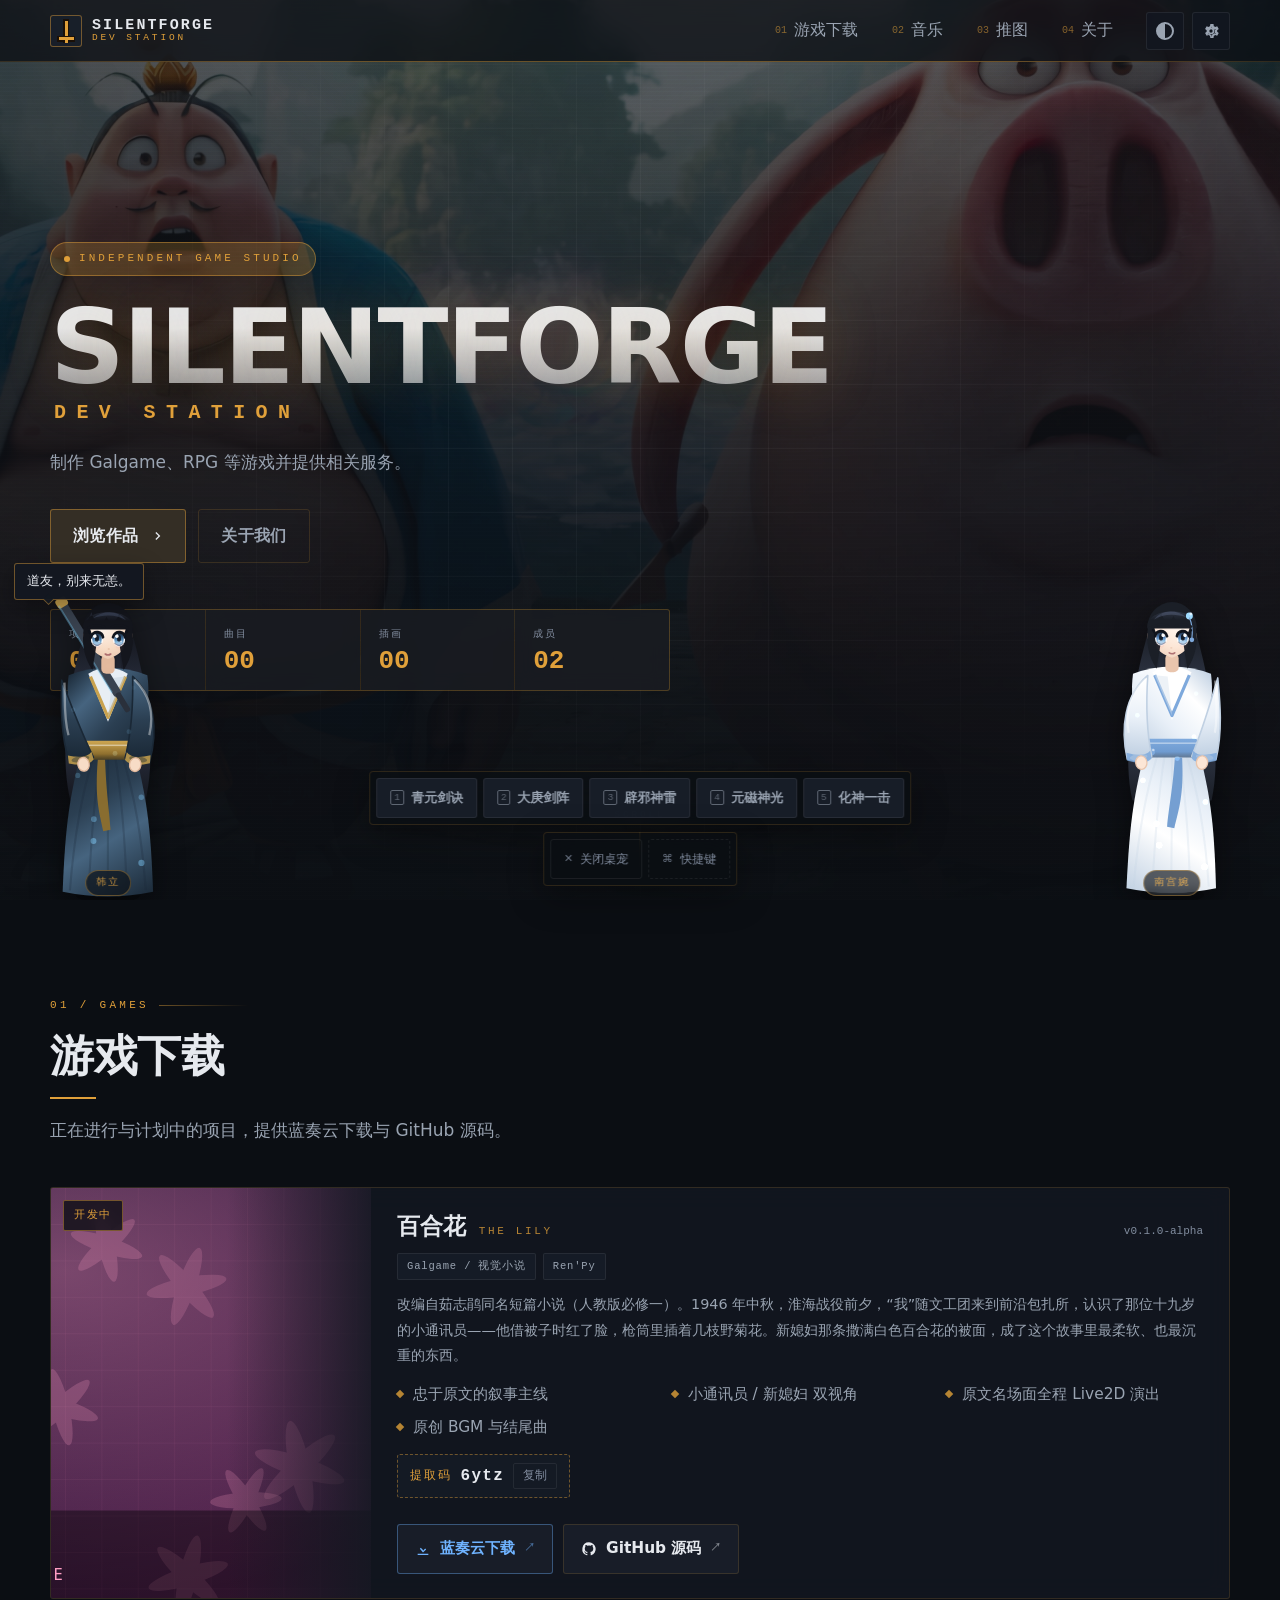
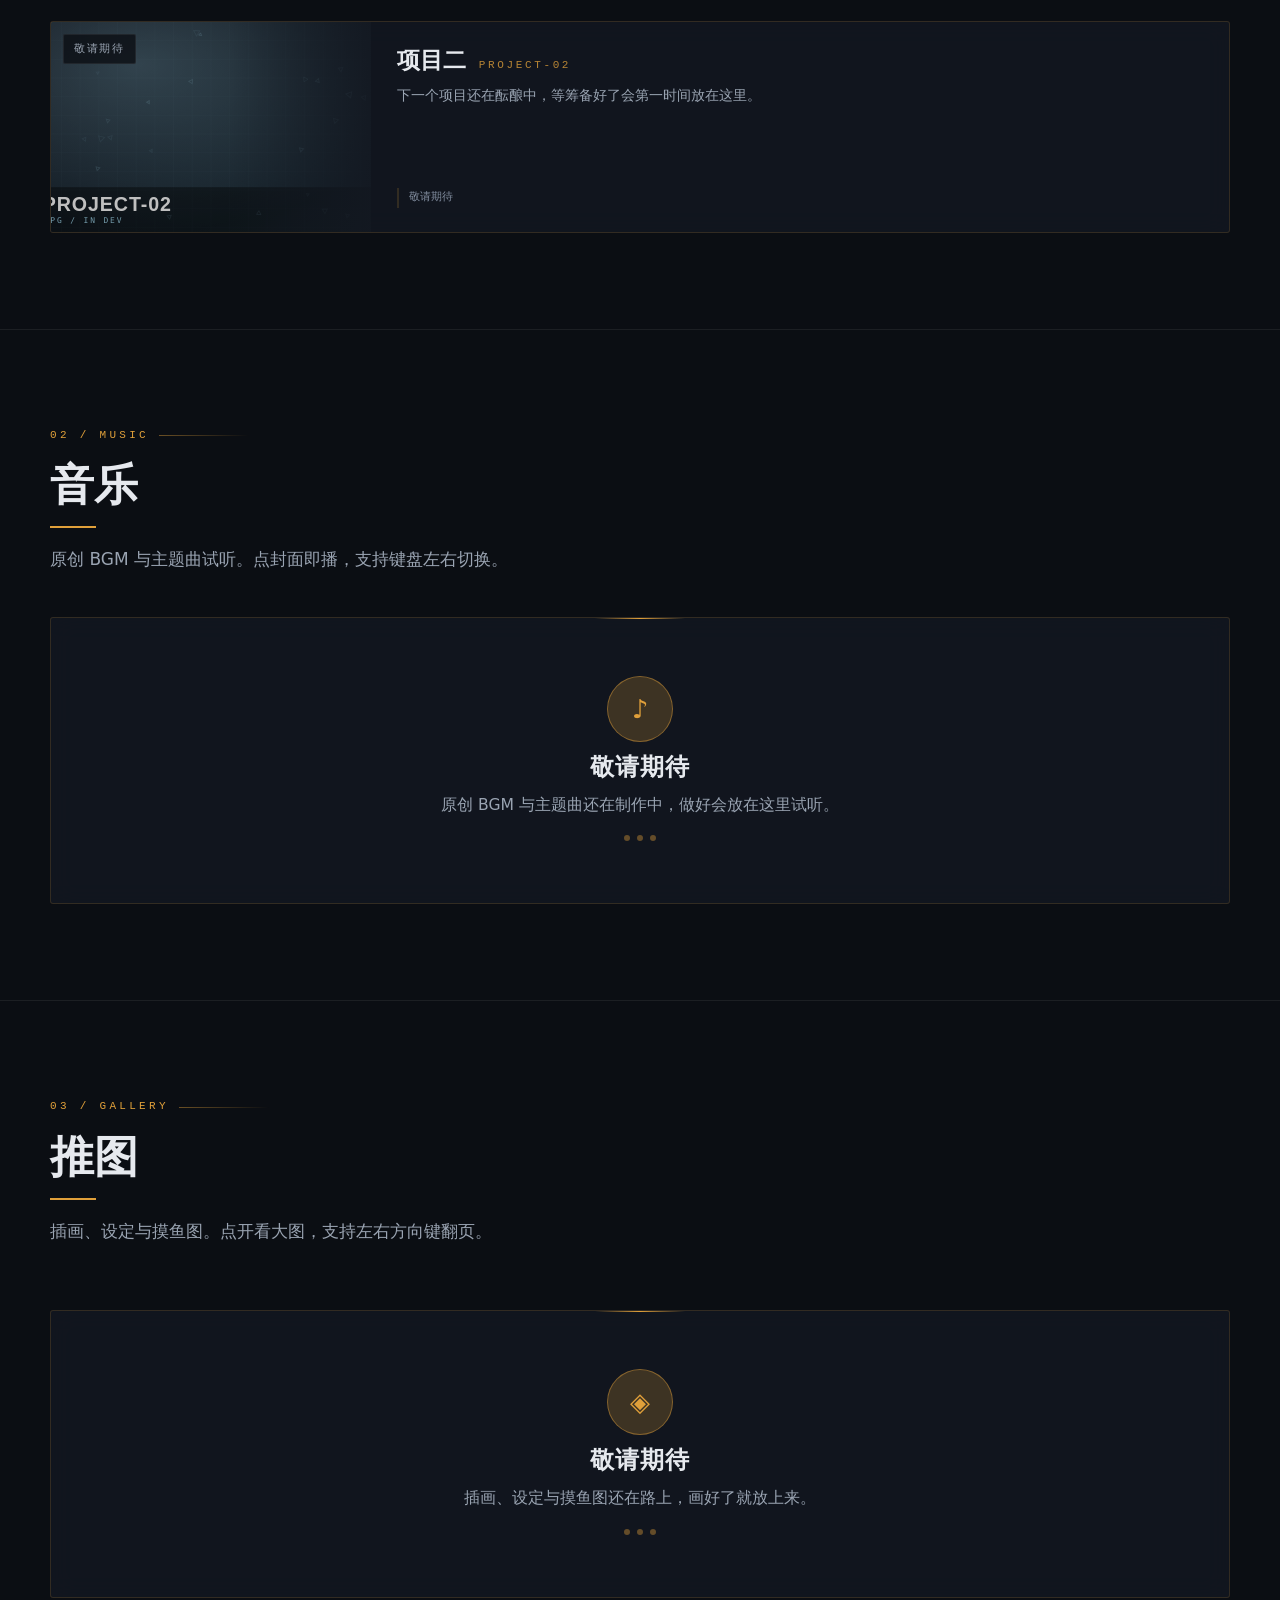
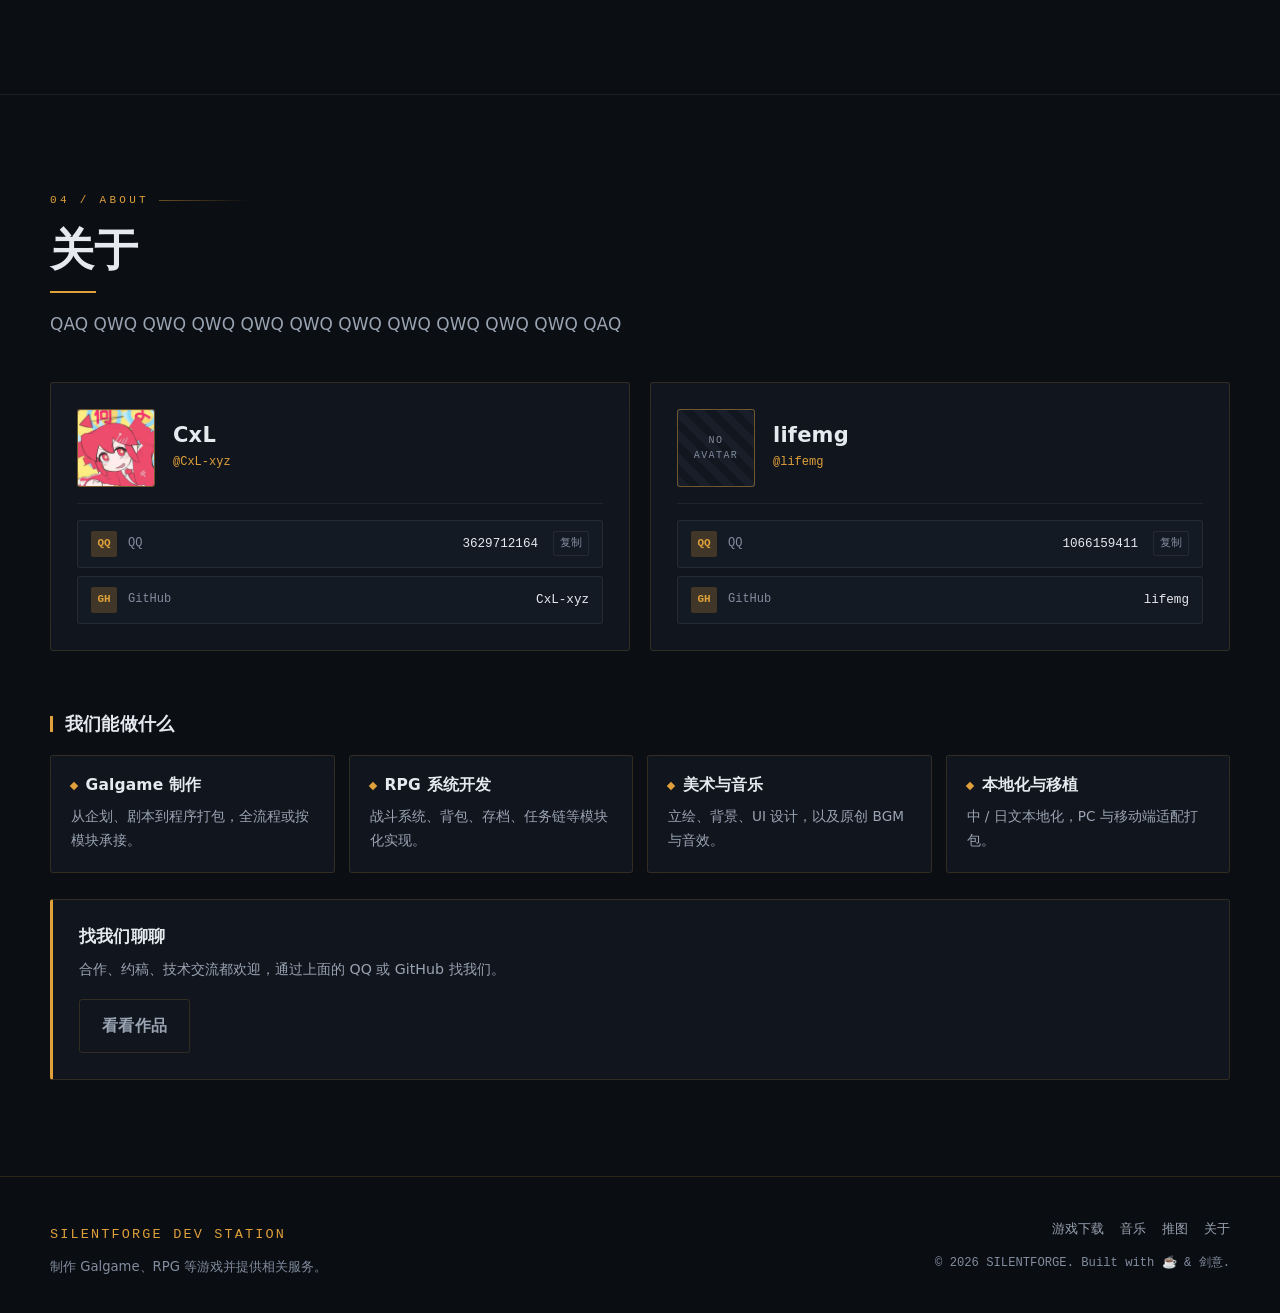
==== commit dd1d62d0: "Update index.html" ====
--- a/index.html
+++ b/index.html
@@ -184,7 +184,7 @@
       <header class="sec-head" data-reveal>
         <p class="sec-idx">04 / ABOUT</p>
         <h2 class="sec-title">关于</h2>
-        <p class="sec-desc">两个人的独立开发组。程序与美术，各自负责一半的世界。</p>
+        <p class="sec-desc">QAQ QWQ QWQ QWQ QWQ QWQ QWQ QWQ QWQ QWQ QWQ QAQ</p>
       </header>
 
       <div class="devs" id="devList"></div>
